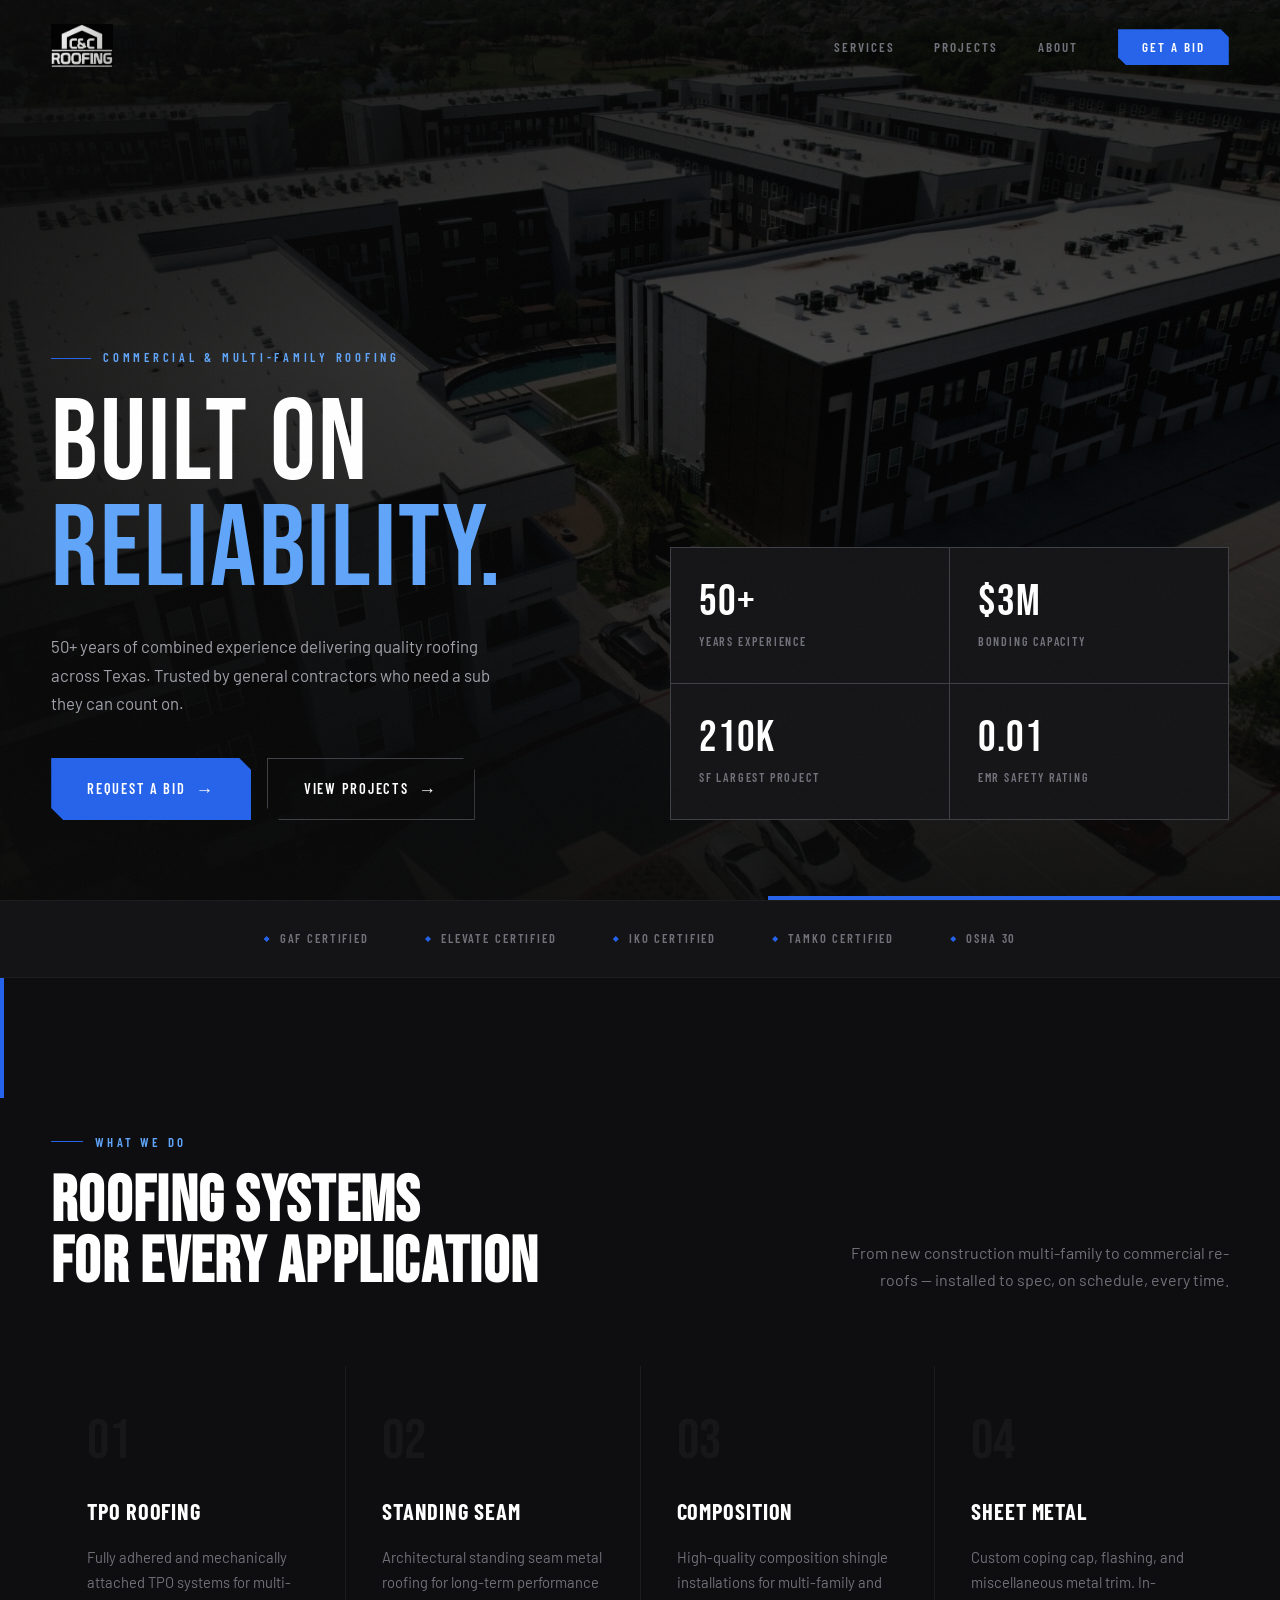
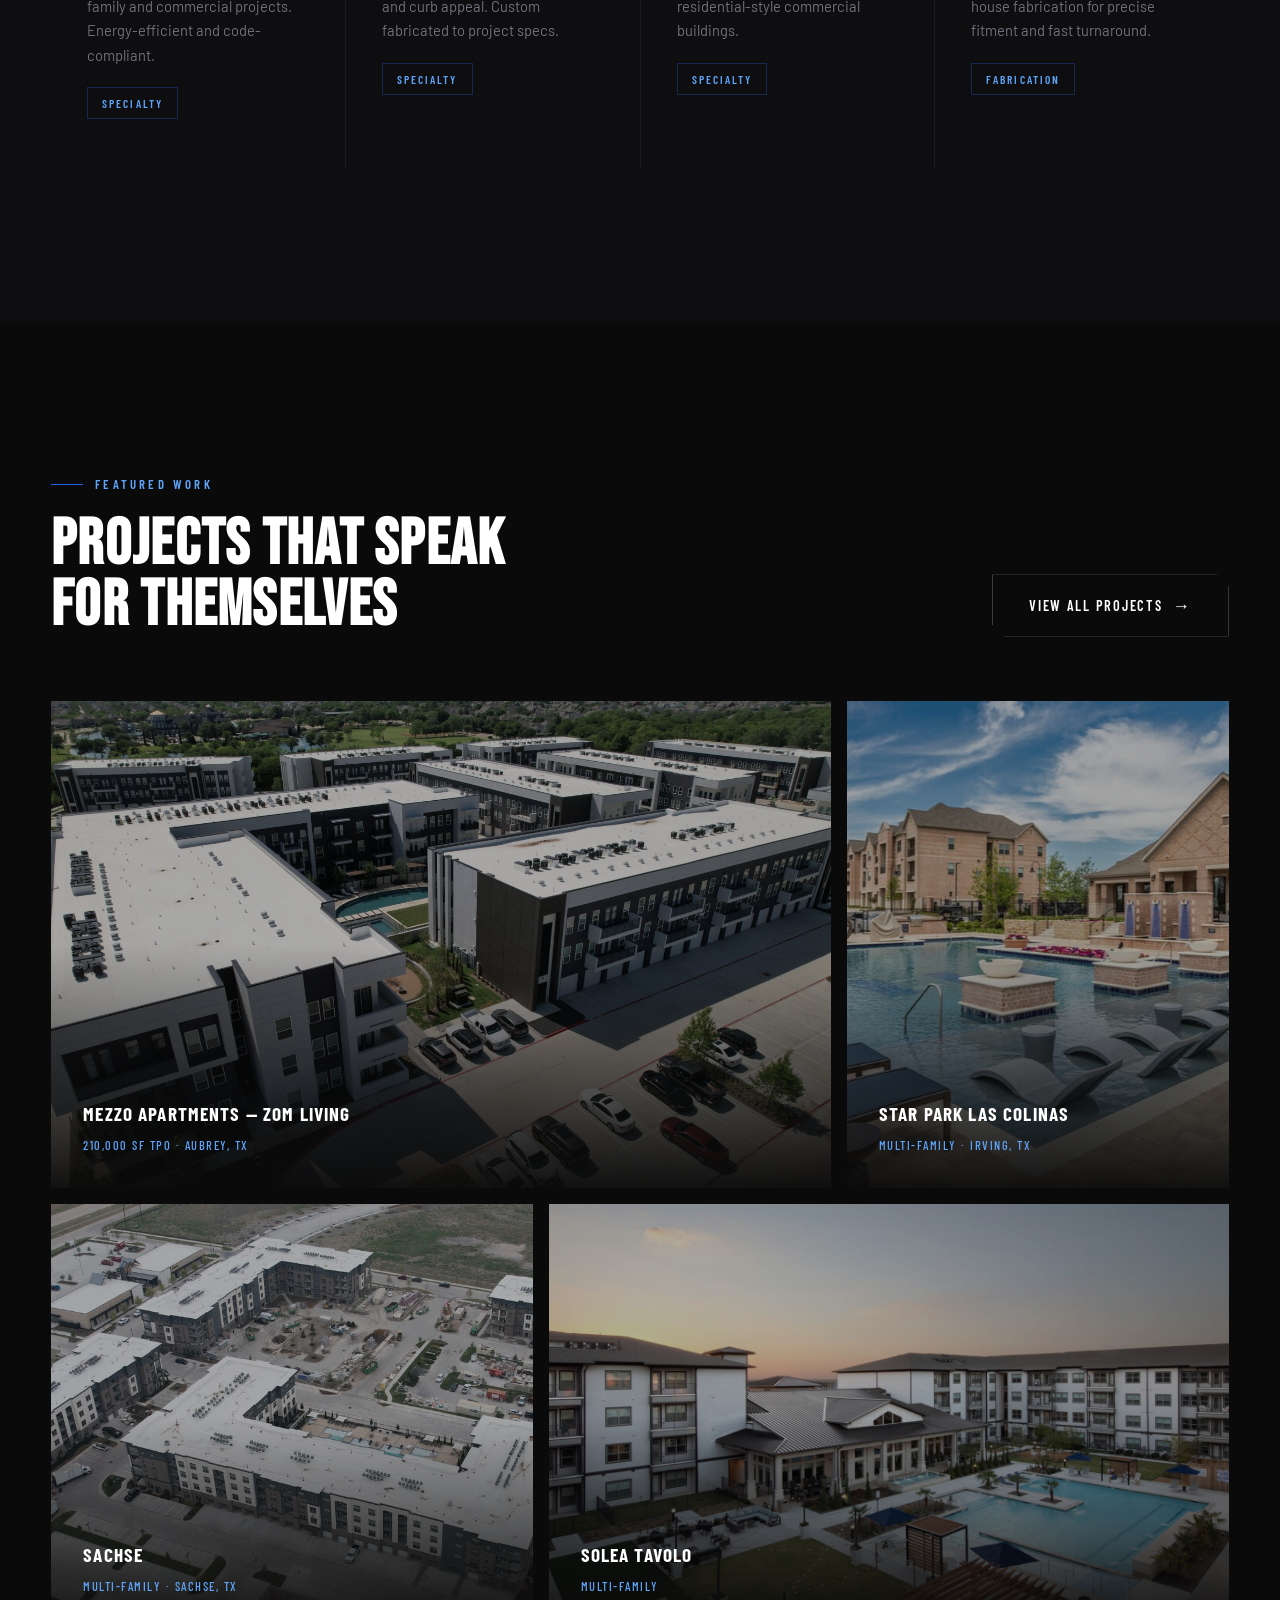
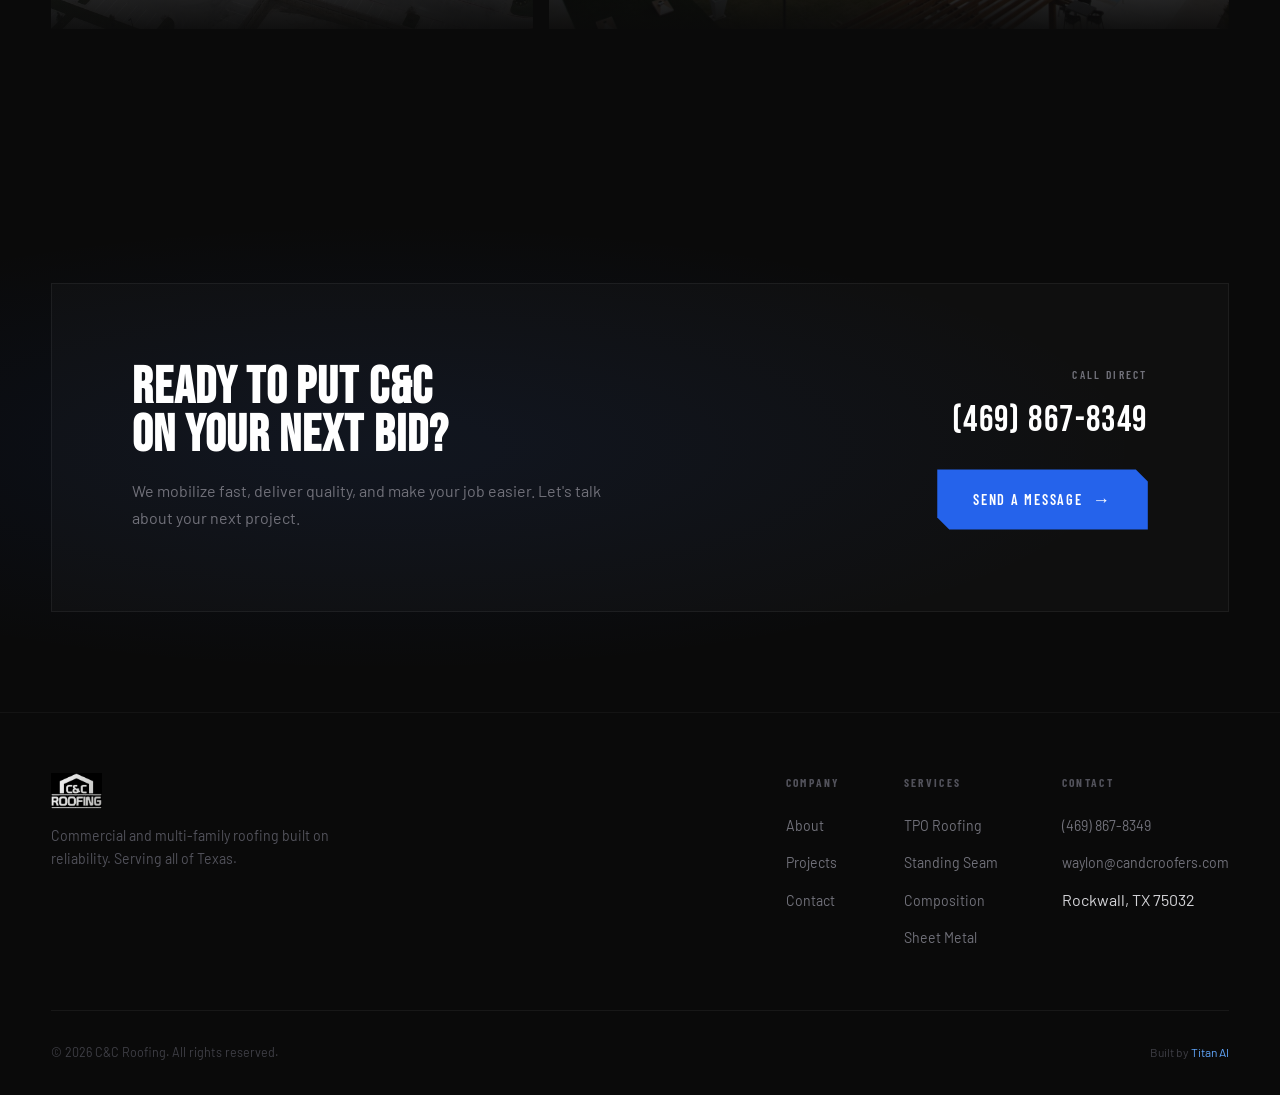
==== index.html @ eeb82d4a "Initial deploy: C&C Roofing static site - 5-page dark industrial brand site (index, services, projec" ====
<!DOCTYPE html>
<html lang="en">
<head>
  <meta charset="UTF-8">
  <meta name="viewport" content="width=device-width, initial-scale=1.0">
  <title>C&C Roofing | Commercial & Multi-Family Roofing — Texas</title>
  <meta name="description" content="C&C Roofing delivers reliable, quality commercial and multi-family roofing across Texas. TPO, standing seam, composition, and sheet metal — backed by 50+ years of combined experience.">
  <link rel="preconnect" href="https://fonts.googleapis.com">
  <link rel="preconnect" href="https://fonts.gstatic.com" crossorigin>
  <link href="https://fonts.googleapis.com/css2?family=Bebas+Neue&family=Barlow:wght@400;500;600;700&family=Barlow+Condensed:wght@400;500;600;700&display=swap" rel="stylesheet">
  <link rel="stylesheet" href="css/style.css">
  <!-- Favicon -->
  <link rel="icon" href="favicon.svg" type="image/svg+xml">
  <link rel="alternate icon" href="favicon.ico" sizes="any">
  <link rel="apple-touch-icon" href="apple-touch-icon.png">
  <!-- Open Graph -->
  <meta property="og:type" content="website">
  <meta property="og:site_name" content="C&C Roofing">
  <meta property="og:title" content="C&C Roofing | Commercial & Multi-Family Roofing — Texas">
  <meta property="og:description" content="C&C Roofing delivers reliable, quality commercial and multi-family roofing across Texas. TPO, standing seam, composition, and sheet metal — backed by 50+ years of combined experience.">
  <meta property="og:image" content="images/MEZZO_2.PNG">
  <meta property="og:url" content="https://candcroofers.com/">
  <meta name="twitter:card" content="summary_large_image">
  <meta name="twitter:title" content="C&C Roofing | Commercial & Multi-Family Roofing — Texas">
  <meta name="twitter:description" content="Reliable commercial and multi-family roofing across Texas. TPO, standing seam, composition, and sheet metal.">
  <meta name="twitter:image" content="images/MEZZO_2.PNG">
</head>
<body>

  <!-- NAV -->
  <nav class="nav" id="nav">
    <div class="nav-inner">
      <a href="index.html" class="nav-logo"><img src="images/CCRoofLogo2.png" alt="C&C Roofing"></a>
      <ul class="nav-links">
        <li><a href="services.html">Services</a></li>
        <li><a href="projects.html">Projects</a></li>
        <li><a href="about.html">About</a></li>
        <li><a href="contact.html" class="nav-cta">Get a Bid</a></li>
      </ul>
      <button class="nav-mobile-toggle" id="mobileToggle" aria-label="Menu"><span></span><span></span><span></span></button>
    </div>
  </nav>
  <div class="mobile-menu" id="mobileMenu">
    <a href="index.html">Home</a>
    <a href="services.html">Services</a>
    <a href="projects.html">Projects</a>
    <a href="about.html">About</a>
    <a href="contact.html">Contact</a>
  </div>

  <!-- HERO -->
  <section class="hero">
    <div class="hero-media">
      <video autoplay muted loop playsinline webkit-playsinline poster="images/MEZZO_2.PNG">
        <source src="images/drone.mp4" type="video/mp4">
        <img src="images/MEZZO_2.PNG" alt="C&C Roofing aerial project view">
      </video>
    </div>
    <div class="hero-overlay"></div>
    <div class="hero-content">
      <div class="hero-left">
        <div class="hero-label"><span class="hero-label-line"></span>Commercial & Multi-Family Roofing</div>
        <h1>BUILT ON<br><span class="accent">RELIABILITY.</span></h1>
        <p class="hero-sub">50+ years of combined experience delivering quality roofing across Texas. Trusted by general contractors who need a sub they can count on.</p>
        <div class="hero-actions">
          <a href="contact.html" class="btn btn-primary btn-arrow">Request a Bid</a>
          <a href="projects.html" class="btn btn-outline btn-arrow">View Projects</a>
        </div>
      </div>
      <div class="hero-right">
        <div class="hero-stats-grid">
          <div class="hero-stat"><div class="hero-stat-value">50+</div><div class="hero-stat-label">Years Experience</div></div>
          <div class="hero-stat"><div class="hero-stat-value">$3M</div><div class="hero-stat-label">Bonding Capacity</div></div>
          <div class="hero-stat"><div class="hero-stat-value">210K</div><div class="hero-stat-label">SF Largest Project</div></div>
          <div class="hero-stat"><div class="hero-stat-value">0.01</div><div class="hero-stat-label">EMR Safety Rating</div></div>
        </div>
      </div>
    </div>
  </section>

  <!-- TRUST STRIP -->
  <div class="trust-strip">
    <div class="container">
      <div class="trust-inner">
        <div class="trust-item"><span class="trust-dot"></span>GAF Certified</div>
        <div class="trust-item"><span class="trust-dot"></span>Elevate Certified</div>
        <div class="trust-item"><span class="trust-dot"></span>IKO Certified</div>
        <div class="trust-item"><span class="trust-dot"></span>TAMKO Certified</div>
        <div class="trust-item"><span class="trust-dot"></span>OSHA 30</div>
      </div>
    </div>
  </div>

  <!-- SERVICES PREVIEW -->
  <section class="services" id="services">
    <div class="container">
      <div class="services-top">
        <div>
          <p class="section-label reveal">What We Do</p>
          <h2 class="services-heading reveal reveal-d1">ROOFING SYSTEMS<br>FOR EVERY APPLICATION</h2>
        </div>
        <p class="services-desc reveal reveal-d2">From new construction multi-family to commercial re-roofs — installed to spec, on schedule, every time.</p>
      </div>
      <div class="services-grid">
        <div class="service-card reveal reveal-d1">
          <div class="service-number">01</div>
          <h3>TPO Roofing</h3>
          <p>Fully adhered and mechanically attached TPO systems for multi-family and commercial projects. Energy-efficient and code-compliant.</p>
          <span class="service-tag">Specialty</span>
        </div>
        <div class="service-card reveal reveal-d2">
          <div class="service-number">02</div>
          <h3>Standing Seam</h3>
          <p>Architectural standing seam metal roofing for long-term performance and curb appeal. Custom fabricated to project specs.</p>
          <span class="service-tag">Specialty</span>
        </div>
        <div class="service-card reveal reveal-d3">
          <div class="service-number">03</div>
          <h3>Composition</h3>
          <p>High-quality composition shingle installations for multi-family and residential-style commercial buildings.</p>
          <span class="service-tag">Specialty</span>
        </div>
        <div class="service-card reveal reveal-d4">
          <div class="service-number">04</div>
          <h3>Sheet Metal</h3>
          <p>Custom coping cap, flashing, and miscellaneous metal trim. In-house fabrication for precise fitment and fast turnaround.</p>
          <span class="service-tag">Fabrication</span>
        </div>
      </div>
    </div>
  </section>

  <!-- PROJECTS PREVIEW -->
  <section class="projects">
    <div class="container">
      <div class="projects-top">
        <div>
          <p class="section-label reveal">Featured Work</p>
          <h2 class="projects-heading reveal reveal-d1">PROJECTS THAT SPEAK<br>FOR THEMSELVES</h2>
        </div>
        <a href="projects.html" class="btn btn-outline btn-arrow reveal reveal-d2">View All Projects</a>
      </div>
      <div class="projects-grid">
        <div class="project-item span-8 reveal">
          <img src="images/MEZZO_2.PNG" alt="Mezzo Apartments">
          <div class="project-overlay">
            <span class="project-name">Mezzo Apartments — ZOM Living</span>
            <span class="project-meta">210,000 SF TPO · Aubrey, TX</span>
          </div>
          <div class="project-corner"><svg xmlns="http://www.w3.org/2000/svg" fill="none" viewBox="0 0 24 24" stroke-width="2" stroke="currentColor"><path stroke-linecap="round" stroke-linejoin="round" d="M4.5 19.5l15-15m0 0H8.25m11.25 0v11.25"/></svg></div>
        </div>
        <div class="project-item span-4 reveal reveal-d1">
          <img src="images/Star_Park_Las_Colinas.PNG" alt="Star Park Las Colinas">
          <div class="project-overlay">
            <span class="project-name">Star Park Las Colinas</span>
            <span class="project-meta">Multi-Family · Irving, TX</span>
          </div>
          <div class="project-corner"><svg xmlns="http://www.w3.org/2000/svg" fill="none" viewBox="0 0 24 24" stroke-width="2" stroke="currentColor"><path stroke-linecap="round" stroke-linejoin="round" d="M4.5 19.5l15-15m0 0H8.25m11.25 0v11.25"/></svg></div>
        </div>
        <div class="project-item span-5 reveal">
          <img src="images/Sachse.PNG" alt="Sachse">
          <div class="project-overlay">
            <span class="project-name">Sachse</span>
            <span class="project-meta">Multi-Family · Sachse, TX</span>
          </div>
          <div class="project-corner"><svg xmlns="http://www.w3.org/2000/svg" fill="none" viewBox="0 0 24 24" stroke-width="2" stroke="currentColor"><path stroke-linecap="round" stroke-linejoin="round" d="M4.5 19.5l15-15m0 0H8.25m11.25 0v11.25"/></svg></div>
        </div>
        <div class="project-item span-7 reveal reveal-d1">
          <img src="images/Solea_Tavolo.PNG" alt="Solea Tavolo">
          <div class="project-overlay">
            <span class="project-name">Solea Tavolo</span>
            <span class="project-meta">Multi-Family</span>
          </div>
          <div class="project-corner"><svg xmlns="http://www.w3.org/2000/svg" fill="none" viewBox="0 0 24 24" stroke-width="2" stroke="currentColor"><path stroke-linecap="round" stroke-linejoin="round" d="M4.5 19.5l15-15m0 0H8.25m11.25 0v11.25"/></svg></div>
        </div>
      </div>
    </div>
  </section>

  <!-- CTA BAND -->
  <section class="cta-band">
    <div class="container">
      <div class="cta-inner reveal">
        <div>
          <h2 class="cta-heading">READY TO PUT C&C<br>ON YOUR NEXT BID?</h2>
          <p class="cta-desc">We mobilize fast, deliver quality, and make your job easier. Let's talk about your next project.</p>
        </div>
        <div class="cta-right">
          <div class="cta-phone-label">Call Direct</div>
          <a href="tel:+14698678349" class="cta-phone">(469) 867-8349</a>
          <div style="margin-top: 20px;"><a href="contact.html" class="btn btn-primary btn-arrow">Send a Message</a></div>
        </div>
      </div>
    </div>
  </section>

  <!-- FOOTER -->
  <footer class="footer">
    <div class="container">
      <div class="footer-top">
        <div>
          <div class="footer-logo"><img src="images/CCRoofLogo2.png" alt="C&C Roofing"></div>
          <p class="footer-tagline">Commercial and multi-family roofing built on reliability. Serving all of Texas.</p>
        </div>
        <div class="footer-links">
          <div class="footer-col"><h5>Company</h5><ul><li><a href="about.html">About</a></li><li><a href="projects.html">Projects</a></li><li><a href="contact.html">Contact</a></li></ul></div>
          <div class="footer-col"><h5>Services</h5><ul><li><a href="services.html">TPO Roofing</a></li><li><a href="services.html">Standing Seam</a></li><li><a href="services.html">Composition</a></li><li><a href="services.html">Sheet Metal</a></li></ul></div>
          <div class="footer-col"><h5>Contact</h5><ul><li><a href="tel:+14698678349">(469) 867-8349</a></li><li><a href="mailto:waylon@candcroofers.com">waylon@candcroofers.com</a></li><li>Rockwall, TX 75032</li></ul></div>
        </div>
      </div>
      <div class="footer-bottom">
        <p class="footer-copy">&copy; 2026 C&C Roofing. All rights reserved.</p>
        <p class="footer-credit">Built by <a href="#">Titan AI</a></p>
      </div>
    </div>
  </footer>

  <script src="js/main.js"></script>
</body>
</html>
---- css/style.css ----
/* ============================================================
   C&C ROOFING — MASTER STYLESHEET
   Dark industrial construction brand
   ============================================================ */

/* --- CUSTOM PROPERTIES --- */
:root {
  --black: #0a0a0a;
  --dark-1: #0e0e10;
  --dark-2: #141416;
  --dark-3: #1a1a1e;
  --dark-4: #222226;
  --dark-5: #2a2a30;
  --white: #ffffff;
  --gray-100: #f0f0f2;
  --gray-200: #d4d4d8;
  --gray-300: #a1a1aa;
  --gray-400: #71717a;
  --gray-500: #52525b;
  --gray-600: #3f3f46;
  --blue: #2563eb;
  --blue-light: #3b82f6;
  --blue-bright: #60a5fa;
  --blue-glow: rgba(37, 99, 235, 0.15);
  --blue-accent: #1d4ed8;
  --font-display: 'Bebas Neue', sans-serif;
  --font-heading: 'Barlow Condensed', sans-serif;
  --font-body: 'Barlow', sans-serif;
  --container: min(1320px, 92vw);
  --section-pad: clamp(100px, 12vw, 160px);
}

/* --- RESET --- */
*, *::before, *::after { margin: 0; padding: 0; box-sizing: border-box; }
html { scroll-behavior: smooth; -webkit-font-smoothing: antialiased; -moz-osx-font-smoothing: grayscale; background: #0a0a0a; }
body { font-family: var(--font-body); background: #0a0a0a; color: var(--gray-200); line-height: 1.6; overflow-x: hidden; }
img { max-width: 100%; height: auto; display: block; }
a { text-decoration: none; color: inherit; }

/* --- GRAIN OVERLAY --- */
body::after {
  content: '';
  position: fixed;
  inset: 0;
  pointer-events: none;
  z-index: 9999;
  opacity: 0.03;
  background-image: url("data:image/svg+xml,%3Csvg viewBox='0 0 256 256' xmlns='http://www.w3.org/2000/svg'%3E%3Cfilter id='noise'%3E%3CfeTurbulence type='fractalNoise' baseFrequency='0.9' numOctaves='4' stitchTiles='stitch'/%3E%3C/filter%3E%3Crect width='100%25' height='100%25' filter='url(%23noise)'/%3E%3C/svg%3E");
  background-repeat: repeat;
  background-size: 128px 128px;
}

/* --- UTILITIES --- */
.container { width: var(--container); margin: 0 auto; }

.section-label {
  font-family: var(--font-heading);
  font-size: 0.8rem;
  font-weight: 600;
  letter-spacing: 0.25em;
  text-transform: uppercase;
  color: var(--blue-bright);
  display: flex;
  align-items: center;
  gap: 12px;
}
.section-label::before {
  content: '';
  width: 32px;
  height: 1px;
  background: var(--blue);
}

/* --- BUTTONS --- */
.btn {
  display: inline-flex;
  align-items: center;
  gap: 10px;
  font-family: var(--font-heading);
  font-weight: 600;
  font-size: 0.9rem;
  letter-spacing: 0.12em;
  text-transform: uppercase;
  padding: 16px 36px;
  border: none;
  cursor: pointer;
  transition: all 0.35s cubic-bezier(0.25, 0.46, 0.45, 0.94);
  position: relative;
  overflow: hidden;
}
.btn-primary {
  background: var(--blue);
  color: var(--white);
  clip-path: polygon(0 0, calc(100% - 12px) 0, 100% 12px, 100% 100%, 12px 100%, 0 calc(100% - 12px));
}
.btn-primary:hover {
  background: var(--blue-light);
  transform: translateY(-2px);
  box-shadow: 0 8px 32px rgba(37, 99, 235, 0.35);
}
.btn-outline {
  background: transparent;
  color: var(--white);
  border: 1px solid var(--gray-600);
  clip-path: polygon(0 0, calc(100% - 12px) 0, 100% 12px, 100% 100%, 12px 100%, 0 calc(100% - 12px));
}
.btn-outline:hover {
  border-color: var(--blue);
  color: var(--blue-bright);
}
.btn-arrow::after {
  content: '\2192';
  transition: transform 0.3s ease;
  font-size: 1.1rem;
}
.btn-arrow:hover::after { transform: translateX(4px); }

/* --- ANIMATIONS --- */
@keyframes fadeIn { from { opacity: 0; } to { opacity: 1; } }
@keyframes fadeUp { from { opacity: 0; transform: translateY(40px); } to { opacity: 1; transform: translateY(0); } }

.reveal {
  opacity: 0;
  transform: translateY(40px);
  transition: opacity 0.8s cubic-bezier(0.25, 0.46, 0.45, 0.94), transform 0.8s cubic-bezier(0.25, 0.46, 0.45, 0.94);
}
.reveal.visible { opacity: 1; transform: translateY(0); }
.reveal-d1 { transition-delay: 0.1s; }
.reveal-d2 { transition-delay: 0.2s; }
.reveal-d3 { transition-delay: 0.3s; }
.reveal-d4 { transition-delay: 0.4s; }
.reveal-d5 { transition-delay: 0.5s; }

/* ============================================================
   NAVIGATION
   ============================================================ */
.nav {
  position: fixed;
  top: 0; left: 0; right: 0;
  z-index: 1000;
  padding: 24px 0;
  transition: all 0.4s ease;
}
.nav.scrolled {
  background: rgba(10, 10, 10, 0.92);
  -webkit-backdrop-filter: blur(24px);
  backdrop-filter: blur(24px);
  padding: 16px 0;
  border-bottom: 1px solid rgba(255,255,255,0.04);
}
.nav-inner {
  width: var(--container);
  margin: 0 auto;
  display: flex;
  align-items: center;
  justify-content: space-between;
}
.nav-logo img { height: 44px; }
.nav-links {
  display: flex;
  align-items: center;
  gap: 40px;
  list-style: none;
}
.nav-links a {
  font-family: var(--font-heading);
  font-size: 0.82rem;
  font-weight: 600;
  color: var(--gray-400);
  letter-spacing: 0.15em;
  text-transform: uppercase;
  transition: color 0.3s;
}
.nav-links a:hover { color: var(--white); }
.nav-links a.active { color: var(--white); }
.nav-cta {
  color: var(--white) !important;
  background: var(--blue);
  padding: 10px 24px !important;
  clip-path: polygon(0 0, calc(100% - 8px) 0, 100% 8px, 100% 100%, 8px 100%, 0 calc(100% - 8px));
  transition: all 0.3s;
}
.nav-cta:hover { background: var(--blue-light) !important; }

.nav-mobile-toggle {
  display: none;
  background: none;
  border: none;
  cursor: pointer;
  padding: 8px;
}
.nav-mobile-toggle span {
  display: block;
  width: 28px;
  height: 2px;
  background: var(--white);
  margin: 6px 0;
  transition: all 0.3s;
}

/* Mobile menu overlay */
.mobile-menu {
  position: fixed;
  inset: 0;
  z-index: 999;
  /* Solid fallback for iOS Safari — backdrop-filter alone can cause white flash */
  background: #0a0a0a;
  -webkit-backdrop-filter: blur(16px);
  backdrop-filter: blur(16px);
  display: flex;
  flex-direction: column;
  align-items: center;
  justify-content: center;
  gap: 32px;
  /* Animate in/out with opacity instead of display toggle */
  opacity: 0;
  pointer-events: none;
  transition: opacity 0.3s ease;
}
.mobile-menu.open {
  opacity: 1;
  pointer-events: auto;
}
.mobile-menu a {
  font-family: var(--font-display);
  font-size: 2.5rem;
  color: var(--white);
  letter-spacing: 0.06em;
  transition: color 0.3s;
}
.mobile-menu a:hover { color: var(--blue-bright); }

/* ============================================================
   HERO
   ============================================================ */
.hero {
  position: relative;
  min-height: 100vh;
  display: flex;
  align-items: flex-end;
  padding-bottom: 80px;
  overflow: hidden;
  background: #0a0a0a;
}
.hero-media { position: absolute; inset: 0; z-index: 1; }
.hero-media img,
.hero-media video {
  width: 100%;
  height: 100%;
  object-fit: cover;
  filter: brightness(0.35) contrast(1.1) saturate(0.8);
}
.hero-overlay {
  position: absolute;
  inset: 0;
  z-index: 2;
  background:
    linear-gradient(180deg, rgba(10,10,10,0.6) 0%, rgba(10,10,10,0.2) 40%, rgba(10,10,10,0.85) 100%),
    linear-gradient(90deg, rgba(10,10,10,0.7) 0%, transparent 60%);
}
.hero::before {
  content: '';
  position: absolute;
  bottom: 0; right: 0;
  width: 40%;
  height: 4px;
  background: var(--blue);
  z-index: 5;
}
.hero-content {
  position: relative;
  z-index: 3;
  width: var(--container);
  margin: 0 auto;
  display: grid;
  grid-template-columns: 1fr 1fr;
  gap: 60px;
  align-items: end;
}
.hero-label {
  font-family: var(--font-heading);
  font-size: 0.78rem;
  font-weight: 600;
  letter-spacing: 0.3em;
  text-transform: uppercase;
  color: var(--blue-bright);
  margin-bottom: 24px;
  display: flex;
  align-items: center;
  gap: 12px;
  animation: fadeIn 0.8s ease forwards;
}
.hero-label-line { width: 40px; height: 1px; background: var(--blue); }
.hero h1 {
  font-family: var(--font-display);
  font-size: clamp(4rem, 9vw, 7.5rem);
  font-weight: 400;
  color: var(--white);
  line-height: 0.92;
  letter-spacing: 0.02em;
  animation: fadeUp 0.9s ease 0.15s both;
}
.hero h1 .accent { color: var(--blue-bright); display: block; }
.hero-sub {
  font-size: 1.05rem;
  color: var(--gray-300);
  max-width: 440px;
  margin-top: 28px;
  line-height: 1.7;
  animation: fadeUp 0.9s ease 0.3s both;
}
.hero-actions {
  display: flex;
  gap: 16px;
  margin-top: 40px;
  animation: fadeUp 0.9s ease 0.45s both;
}
.hero-right { animation: fadeUp 0.9s ease 0.5s both; }
.hero-stats-grid {
  display: grid;
  grid-template-columns: 1fr 1fr;
  gap: 1px;
  background: var(--gray-600);
  border: 1px solid var(--gray-600);
}
.hero-stat {
  background: rgba(10, 10, 10, 0.8);
  -webkit-backdrop-filter: blur(12px);
  backdrop-filter: blur(12px);
  padding: 32px 28px;
  transition: background 0.3s;
}
.hero-stat:hover { background: rgba(37, 99, 235, 0.08); }
.hero-stat-value {
  font-family: var(--font-display);
  font-size: 2.75rem;
  color: var(--white);
  line-height: 1;
  letter-spacing: 0.02em;
}
.hero-stat-label {
  font-family: var(--font-heading);
  font-size: 0.75rem;
  font-weight: 600;
  letter-spacing: 0.15em;
  text-transform: uppercase;
  color: var(--gray-400);
  margin-top: 8px;
}

/* ============================================================
   TRUST STRIP
   ============================================================ */
.trust-strip {
  background: var(--dark-2);
  border-top: 1px solid rgba(255,255,255,0.04);
  border-bottom: 1px solid rgba(255,255,255,0.04);
  padding: 28px 0;
}
.trust-inner {
  display: flex;
  align-items: center;
  justify-content: center;
  gap: 56px;
  flex-wrap: wrap;
}
.trust-item {
  font-family: var(--font-heading);
  font-size: 0.78rem;
  font-weight: 600;
  color: var(--gray-400);
  letter-spacing: 0.15em;
  text-transform: uppercase;
  display: flex;
  align-items: center;
  gap: 10px;
  transition: color 0.3s;
}
.trust-item:hover { color: var(--gray-200); }
.trust-dot {
  width: 6px; height: 6px;
  background: var(--blue);
  clip-path: polygon(50% 0%, 100% 50%, 50% 100%, 0% 50%);
}

/* ============================================================
   SERVICES
   ============================================================ */
.services {
  padding: var(--section-pad) 0;
  background: var(--dark-1);
  position: relative;
}
.services::before {
  content: '';
  position: absolute;
  top: 0; left: 0;
  width: 4px; height: 120px;
  background: var(--blue);
}
.services-top {
  display: flex;
  justify-content: space-between;
  align-items: flex-end;
  margin-bottom: 72px;
  gap: 40px;
}
.services-heading {
  font-family: var(--font-display);
  font-size: clamp(2.5rem, 5vw, 4rem);
  color: var(--white);
  line-height: 0.95;
  letter-spacing: 0.02em;
  margin-top: 20px;
}
.services-desc {
  font-size: 1rem;
  color: var(--gray-400);
  max-width: 400px;
  line-height: 1.7;
  text-align: right;
}
.services-grid {
  display: grid;
  grid-template-columns: repeat(4, 1fr);
  gap: 1px;
  background: rgba(255,255,255,0.06);
}
.service-card {
  background: var(--dark-1);
  padding: 48px 36px;
  position: relative;
  transition: all 0.4s ease;
  overflow: hidden;
}
.service-card::after {
  content: '';
  position: absolute;
  bottom: 0; left: 0;
  width: 100%; height: 2px;
  background: var(--blue);
  transform: scaleX(0);
  transform-origin: left;
  transition: transform 0.5s ease;
}
.service-card:hover { background: var(--dark-3); }
.service-card:hover::after { transform: scaleX(1); }
.service-number {
  font-family: var(--font-display);
  font-size: 3.5rem;
  color: rgba(255,255,255,0.04);
  line-height: 1;
  margin-bottom: 24px;
}
.service-card h3 {
  font-family: var(--font-heading);
  font-size: 1.4rem;
  font-weight: 700;
  color: var(--white);
  letter-spacing: 0.04em;
  text-transform: uppercase;
  margin-bottom: 16px;
}
.service-card p {
  font-size: 0.92rem;
  color: var(--gray-400);
  line-height: 1.65;
}
.service-tag {
  display: inline-block;
  margin-top: 20px;
  font-family: var(--font-heading);
  font-size: 0.72rem;
  font-weight: 600;
  letter-spacing: 0.18em;
  text-transform: uppercase;
  color: var(--blue-bright);
  padding: 6px 14px;
  border: 1px solid rgba(37, 99, 235, 0.3);
}

/* ============================================================
   PROJECTS
   ============================================================ */
.projects {
  padding: var(--section-pad) 0;
  background: var(--black);
}
.projects-top {
  display: flex;
  justify-content: space-between;
  align-items: flex-end;
  margin-bottom: 64px;
}
.projects-heading {
  font-family: var(--font-display);
  font-size: clamp(2.5rem, 5vw, 4rem);
  color: var(--white);
  line-height: 0.95;
  letter-spacing: 0.02em;
  margin-top: 20px;
}
.projects-grid {
  display: grid;
  grid-template-columns: repeat(12, 1fr);
  gap: 16px;
}
.project-item { position: relative; overflow: hidden; cursor: pointer; }
.project-item.span-8 { grid-column: span 8; }
.project-item.span-4 { grid-column: span 4; }
.project-item.span-5 { grid-column: span 5; }
.project-item.span-6 { grid-column: span 6; }
.project-item.span-7 { grid-column: span 7; }
.project-item img {
  width: 100%; height: 100%;
  object-fit: cover;
  aspect-ratio: 16/10;
  filter: brightness(0.7) saturate(0.85);
  transition: all 0.6s cubic-bezier(0.25, 0.46, 0.45, 0.94);
}
.project-item:hover img { filter: brightness(0.9) saturate(1); transform: scale(1.04); }
.project-overlay {
  position: absolute;
  inset: 0;
  background: linear-gradient(to top, rgba(10,10,10,0.95) 0%, rgba(10,10,10,0) 50%);
  display: flex;
  flex-direction: column;
  justify-content: flex-end;
  padding: 32px;
}
.project-name {
  font-family: var(--font-heading);
  font-size: 1.2rem;
  font-weight: 700;
  color: var(--white);
  text-transform: uppercase;
  letter-spacing: 0.06em;
}
.project-meta {
  font-family: var(--font-heading);
  font-size: 0.78rem;
  font-weight: 500;
  color: var(--blue-bright);
  letter-spacing: 0.12em;
  text-transform: uppercase;
  margin-top: 6px;
}
.project-corner {
  position: absolute;
  top: 20px; right: 20px;
  width: 40px; height: 40px;
  border: 1px solid rgba(255,255,255,0.2);
  display: flex;
  align-items: center;
  justify-content: center;
  opacity: 0;
  transition: all 0.4s;
  clip-path: polygon(0 0, calc(100% - 8px) 0, 100% 8px, 100% 100%, 8px 100%, 0 calc(100% - 8px));
}
.project-item:hover .project-corner { opacity: 1; border-color: var(--blue); }
.project-corner svg { width: 16px; height: 16px; color: var(--white); }

/* ============================================================
   ABOUT
   ============================================================ */
.about {
  padding: var(--section-pad) 0;
  background: var(--dark-2);
  position: relative;
}
.about::before {
  content: 'C&C';
  position: absolute;
  top: -40px; right: 5%;
  font-family: var(--font-display);
  font-size: clamp(10rem, 20vw, 22rem);
  color: rgba(255,255,255,0.015);
  line-height: 1;
  pointer-events: none;
  z-index: 0;
}
.about-grid {
  display: grid;
  grid-template-columns: 1fr 1fr;
  gap: 100px;
  align-items: center;
  position: relative;
  z-index: 1;
}
.about-image-wrap { position: relative; }
.about-image-wrap img {
  width: 100%;
  aspect-ratio: 4/5;
  object-fit: cover;
  filter: brightness(0.8) saturate(0.9);
}
.about-image-badge {
  position: absolute;
  bottom: -20px; right: -20px;
  background: var(--blue);
  color: var(--white);
  font-family: var(--font-display);
  font-size: 1.1rem;
  letter-spacing: 0.06em;
  padding: 20px 28px;
  clip-path: polygon(0 0, calc(100% - 12px) 0, 100% 12px, 100% 100%, 12px 100%, 0 calc(100% - 12px));
}
.about-heading {
  font-family: var(--font-display);
  font-size: clamp(2.25rem, 4.5vw, 3.75rem);
  color: var(--white);
  line-height: 0.95;
  letter-spacing: 0.02em;
  margin: 24px 0;
}
.about-heading .accent { color: var(--blue-bright); }
.about-text p {
  font-size: 1rem;
  color: var(--gray-300);
  line-height: 1.75;
  margin-bottom: 20px;
}
.about-features {
  display: grid;
  grid-template-columns: 1fr 1fr;
  gap: 16px;
  margin-top: 40px;
}
.about-feature {
  display: flex;
  align-items: center;
  gap: 12px;
  padding: 14px 18px;
  background: rgba(255,255,255,0.02);
  border: 1px solid rgba(255,255,255,0.06);
  transition: all 0.3s;
}
.about-feature:hover { border-color: rgba(37, 99, 235, 0.3); background: var(--blue-glow); }
.about-feature-icon {
  width: 8px; height: 8px;
  background: var(--blue);
  clip-path: polygon(50% 0%, 100% 50%, 50% 100%, 0% 50%);
  flex-shrink: 0;
}
.about-feature span {
  font-family: var(--font-heading);
  font-size: 0.85rem;
  font-weight: 600;
  color: var(--gray-200);
  letter-spacing: 0.04em;
  text-transform: uppercase;
}

/* ============================================================
   CERTIFICATIONS
   ============================================================ */
.certs {
  padding: var(--section-pad) 0;
  background: var(--dark-1);
  position: relative;
  overflow: hidden;
}
.certs-top { text-align: center; margin-bottom: 64px; }
.certs-top .section-label { justify-content: center; }
.certs-heading {
  font-family: var(--font-display);
  font-size: clamp(2.5rem, 5vw, 4rem);
  color: var(--white);
  line-height: 0.95;
  letter-spacing: 0.02em;
  margin-top: 20px;
}
.certs-sub {
  font-size: 1rem;
  color: var(--gray-400);
  max-width: 500px;
  margin: 20px auto 0;
  line-height: 1.7;
}
.certs-grid {
  display: grid;
  grid-template-columns: repeat(4, 1fr);
  gap: 1px;
  background: rgba(255,255,255,0.06);
}
.cert-card {
  background: var(--dark-1);
  padding: 48px 32px;
  text-align: center;
  transition: all 0.4s;
  position: relative;
}
.cert-card::before {
  content: '';
  position: absolute;
  top: 0; left: 50%;
  transform: translateX(-50%);
  width: 0; height: 2px;
  background: var(--blue);
  transition: width 0.4s ease;
}
.cert-card:hover { background: var(--dark-3); }
.cert-card:hover::before { width: 60%; }
.cert-icon-wrap {
  width: 60px; height: 60px;
  margin: 0 auto 24px;
  background: rgba(37, 99, 235, 0.08);
  border: 1px solid rgba(37, 99, 235, 0.15);
  display: flex;
  align-items: center;
  justify-content: center;
  clip-path: polygon(50% 0%, 100% 25%, 100% 75%, 50% 100%, 0% 75%, 0% 25%);
}
.cert-icon-wrap svg { width: 24px; height: 24px; color: var(--blue-bright); }
.cert-card h4 {
  font-family: var(--font-heading);
  font-size: 1.1rem;
  font-weight: 700;
  color: var(--white);
  text-transform: uppercase;
  letter-spacing: 0.06em;
  margin-bottom: 10px;
}
.cert-card p { font-size: 0.88rem; color: var(--gray-400); line-height: 1.6; }

/* ============================================================
   CTA BAND
   ============================================================ */
.cta-band {
  padding: 100px 0;
  background: var(--black);
  position: relative;
  overflow: hidden;
}
.cta-band::before {
  content: '';
  position: absolute;
  inset: 0;
  background: radial-gradient(ellipse at 30% 50%, rgba(37, 99, 235, 0.08) 0%, transparent 60%);
}
.cta-inner {
  position: relative;
  display: flex;
  align-items: center;
  justify-content: space-between;
  gap: 60px;
  padding: 80px;
  border: 1px solid rgba(255,255,255,0.06);
  background: rgba(255,255,255,0.02);
}
.cta-heading {
  font-family: var(--font-display);
  font-size: clamp(2rem, 4vw, 3.5rem);
  color: var(--white);
  line-height: 0.95;
  letter-spacing: 0.02em;
}
.cta-desc {
  color: var(--gray-400);
  font-size: 1rem;
  margin-top: 16px;
  max-width: 500px;
  line-height: 1.7;
}
.cta-right { text-align: right; flex-shrink: 0; }
.cta-phone-label {
  font-family: var(--font-heading);
  font-size: 0.72rem;
  font-weight: 600;
  letter-spacing: 0.2em;
  text-transform: uppercase;
  color: var(--gray-400);
  margin-bottom: 8px;
}
.cta-phone {
  font-family: var(--font-display);
  font-size: 2.25rem;
  color: var(--white);
  letter-spacing: 0.04em;
  transition: color 0.3s;
}
.cta-phone:hover { color: var(--blue-bright); }

/* ============================================================
   CONTACT
   ============================================================ */
.contact {
  padding: var(--section-pad) 0;
  background: var(--dark-2);
}
.contact-grid {
  display: grid;
  grid-template-columns: 1fr 1.2fr;
  gap: 100px;
}
.contact-heading {
  font-family: var(--font-display);
  font-size: clamp(2rem, 4vw, 3.25rem);
  color: var(--white);
  line-height: 0.95;
  letter-spacing: 0.02em;
  margin: 24px 0;
}
.contact-desc {
  color: var(--gray-400);
  font-size: 1rem;
  line-height: 1.7;
  margin-bottom: 48px;
}
.contact-detail {
  display: flex;
  align-items: flex-start;
  gap: 16px;
  margin-bottom: 32px;
}
.contact-detail-icon {
  width: 44px; height: 44px;
  background: rgba(37, 99, 235, 0.08);
  border: 1px solid rgba(37, 99, 235, 0.15);
  display: flex;
  align-items: center;
  justify-content: center;
  flex-shrink: 0;
  clip-path: polygon(0 0, calc(100% - 8px) 0, 100% 8px, 100% 100%, 8px 100%, 0 calc(100% - 8px));
}
.contact-detail-icon svg { width: 18px; height: 18px; color: var(--blue-bright); }
.contact-detail-label {
  font-family: var(--font-heading);
  font-size: 0.7rem;
  font-weight: 600;
  letter-spacing: 0.18em;
  text-transform: uppercase;
  color: var(--gray-500);
}
.contact-detail-value {
  font-family: var(--font-heading);
  font-size: 1rem;
  font-weight: 600;
  color: var(--white);
  margin-top: 4px;
}
.contact-detail-value a { color: var(--white); transition: color 0.3s; }
.contact-detail-value a:hover { color: var(--blue-bright); }

/* --- FORM --- */
.contact-form {
  background: rgba(255,255,255,0.02);
  border: 1px solid rgba(255,255,255,0.06);
  padding: 48px;
}
.form-group { margin-bottom: 20px; }
.form-group label {
  display: block;
  font-family: var(--font-heading);
  font-size: 0.72rem;
  font-weight: 600;
  letter-spacing: 0.15em;
  text-transform: uppercase;
  color: var(--gray-400);
  margin-bottom: 8px;
}
.form-group input,
.form-group select,
.form-group textarea {
  width: 100%;
  padding: 14px 18px;
  font-family: var(--font-body);
  font-size: 0.95rem;
  background: rgba(255,255,255,0.03);
  border: 1px solid rgba(255,255,255,0.1);
  color: var(--white);
  outline: none;
  transition: all 0.3s;
}
.form-group input::placeholder,
.form-group textarea::placeholder { color: var(--gray-500); }
.form-group input:focus,
.form-group select:focus,
.form-group textarea:focus {
  border-color: var(--blue);
  background: rgba(37, 99, 235, 0.04);
}
.form-group select {
  appearance: none;
  background-image: url("data:image/svg+xml,%3Csvg xmlns='http://www.w3.org/2000/svg' width='12' height='12' viewBox='0 0 12 12' fill='none'%3E%3Cpath d='M3 4.5L6 7.5L9 4.5' stroke='%2371717a' stroke-width='1.5'/%3E%3C/svg%3E");
  background-repeat: no-repeat;
  background-position: right 16px center;
}
.form-group select option { background: var(--dark-2); color: var(--white); }
.form-group textarea { resize: vertical; min-height: 120px; }
.form-row { display: grid; grid-template-columns: 1fr 1fr; gap: 16px; }
.contact-form .btn { width: 100%; justify-content: center; padding: 18px; font-size: 0.88rem; }

/* ============================================================
   PAGE HEADER (for inner pages)
   ============================================================ */
.page-header {
  padding: 180px 0 80px;
  background: var(--dark-1);
  position: relative;
}
.page-header::after {
  content: '';
  position: absolute;
  bottom: 0; right: 0;
  width: 40%; height: 4px;
  background: var(--blue);
}
.page-header h1 {
  font-family: var(--font-display);
  font-size: clamp(3rem, 7vw, 5.5rem);
  color: var(--white);
  line-height: 0.92;
  letter-spacing: 0.02em;
}
.page-header h1 .accent { color: var(--blue-bright); }
.page-header-sub {
  font-size: 1.1rem;
  color: var(--gray-400);
  max-width: 560px;
  margin-top: 24px;
  line-height: 1.7;
}

/* ============================================================
   FOOTER
   ============================================================ */
.footer {
  background: var(--black);
  padding: 60px 0 32px;
  border-top: 1px solid rgba(255,255,255,0.04);
}
.footer-top {
  display: flex;
  justify-content: space-between;
  align-items: flex-start;
  padding-bottom: 48px;
  border-bottom: 1px solid rgba(255,255,255,0.06);
}
.footer-logo img { height: 36px; margin-bottom: 16px; }
.footer-tagline {
  font-size: 0.88rem;
  color: var(--gray-500);
  max-width: 300px;
  line-height: 1.6;
}
.footer-links { display: flex; gap: 64px; }
.footer-col h5 {
  font-family: var(--font-heading);
  font-size: 0.72rem;
  font-weight: 700;
  letter-spacing: 0.2em;
  text-transform: uppercase;
  color: var(--gray-500);
  margin-bottom: 20px;
}
.footer-col ul { list-style: none; }
.footer-col li { margin-bottom: 12px; }
.footer-col a { font-size: 0.88rem; color: var(--gray-400); transition: color 0.3s; }
.footer-col a:hover { color: var(--white); }
.footer-bottom {
  display: flex;
  justify-content: space-between;
  align-items: center;
  padding-top: 32px;
}
.footer-copy { font-size: 0.78rem; color: var(--gray-600); }
.footer-credit { font-size: 0.75rem; color: var(--gray-600); }
.footer-credit a { color: var(--blue-bright); }

/* ============================================================
   RESPONSIVE
   ============================================================ */
@media (max-width: 1024px) {
  .hero-content { grid-template-columns: 1fr; }
  .hero-right { display: none; }
  .hero { align-items: center; padding-bottom: 0; }
  .services-grid { grid-template-columns: repeat(2, 1fr); }
  .certs-grid { grid-template-columns: repeat(2, 1fr); }
  .projects-grid { grid-template-columns: repeat(6, 1fr); }
  .project-item.span-8, .project-item.span-4,
  .project-item.span-5, .project-item.span-6,
  .project-item.span-7 { grid-column: span 6; }
}

@media (max-width: 768px) {
  .nav-links { display: none; }
  .nav-mobile-toggle { display: block; }
  .hero h1 { font-size: clamp(3rem, 12vw, 5rem); }
  .hero-actions { flex-direction: column; }
  .services-top { flex-direction: column; gap: 24px; }
  .services-desc { text-align: left; }
  .services-grid, .certs-grid { grid-template-columns: 1fr; }
  .projects-top { flex-direction: column; gap: 24px; }
  .about-grid { grid-template-columns: 1fr; gap: 48px; }
  .about-features { grid-template-columns: 1fr; }
  .about-image-badge { right: 0; }
  .cta-inner { flex-direction: column; padding: 48px 32px; text-align: center; }
  .cta-right { text-align: center; }
  .contact-grid { grid-template-columns: 1fr; gap: 48px; }
  .contact-form { padding: 32px 24px; }
  .form-row { grid-template-columns: 1fr; }
  .footer-top { flex-direction: column; gap: 40px; }
  .footer-links { flex-direction: column; gap: 28px; }
  .footer-bottom { flex-direction: column; gap: 12px; text-align: center; }
  .trust-inner { gap: 24px; justify-content: flex-start; }
  .page-header { padding: 140px 0 60px; }
}
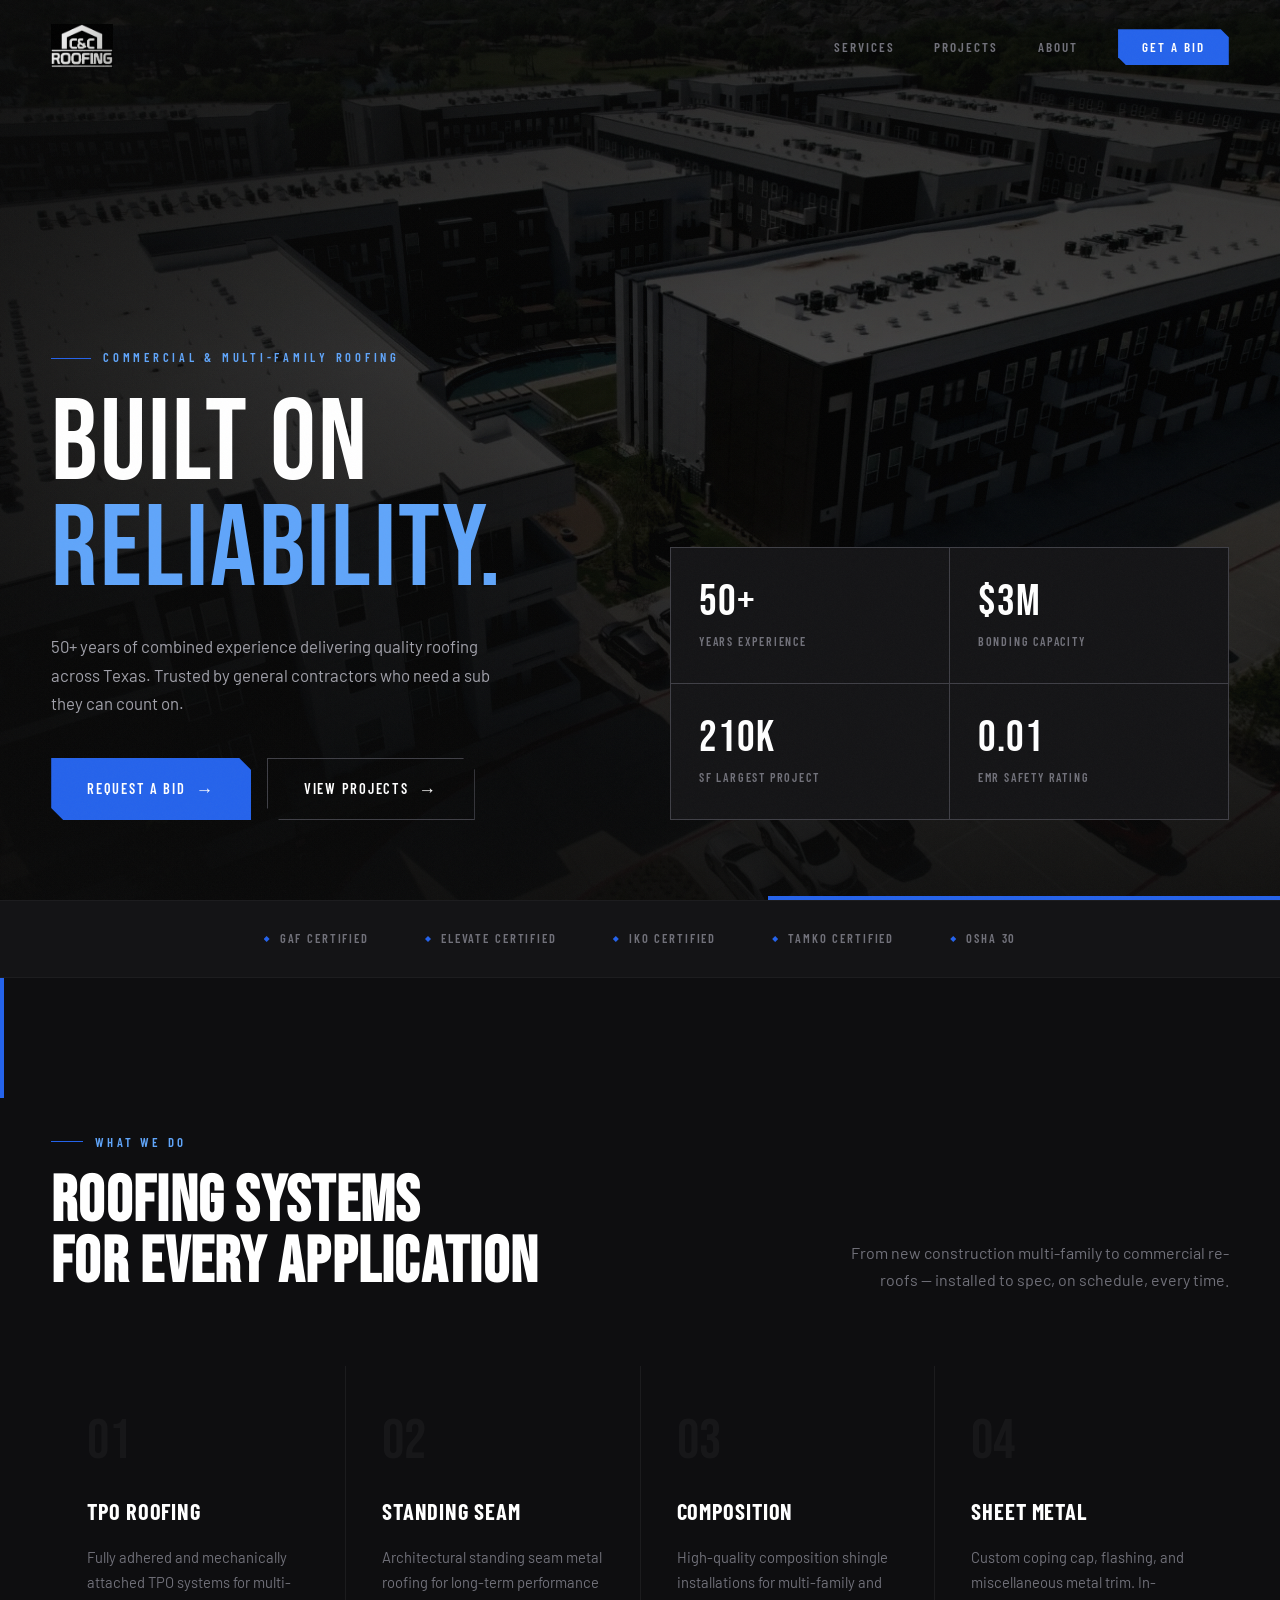
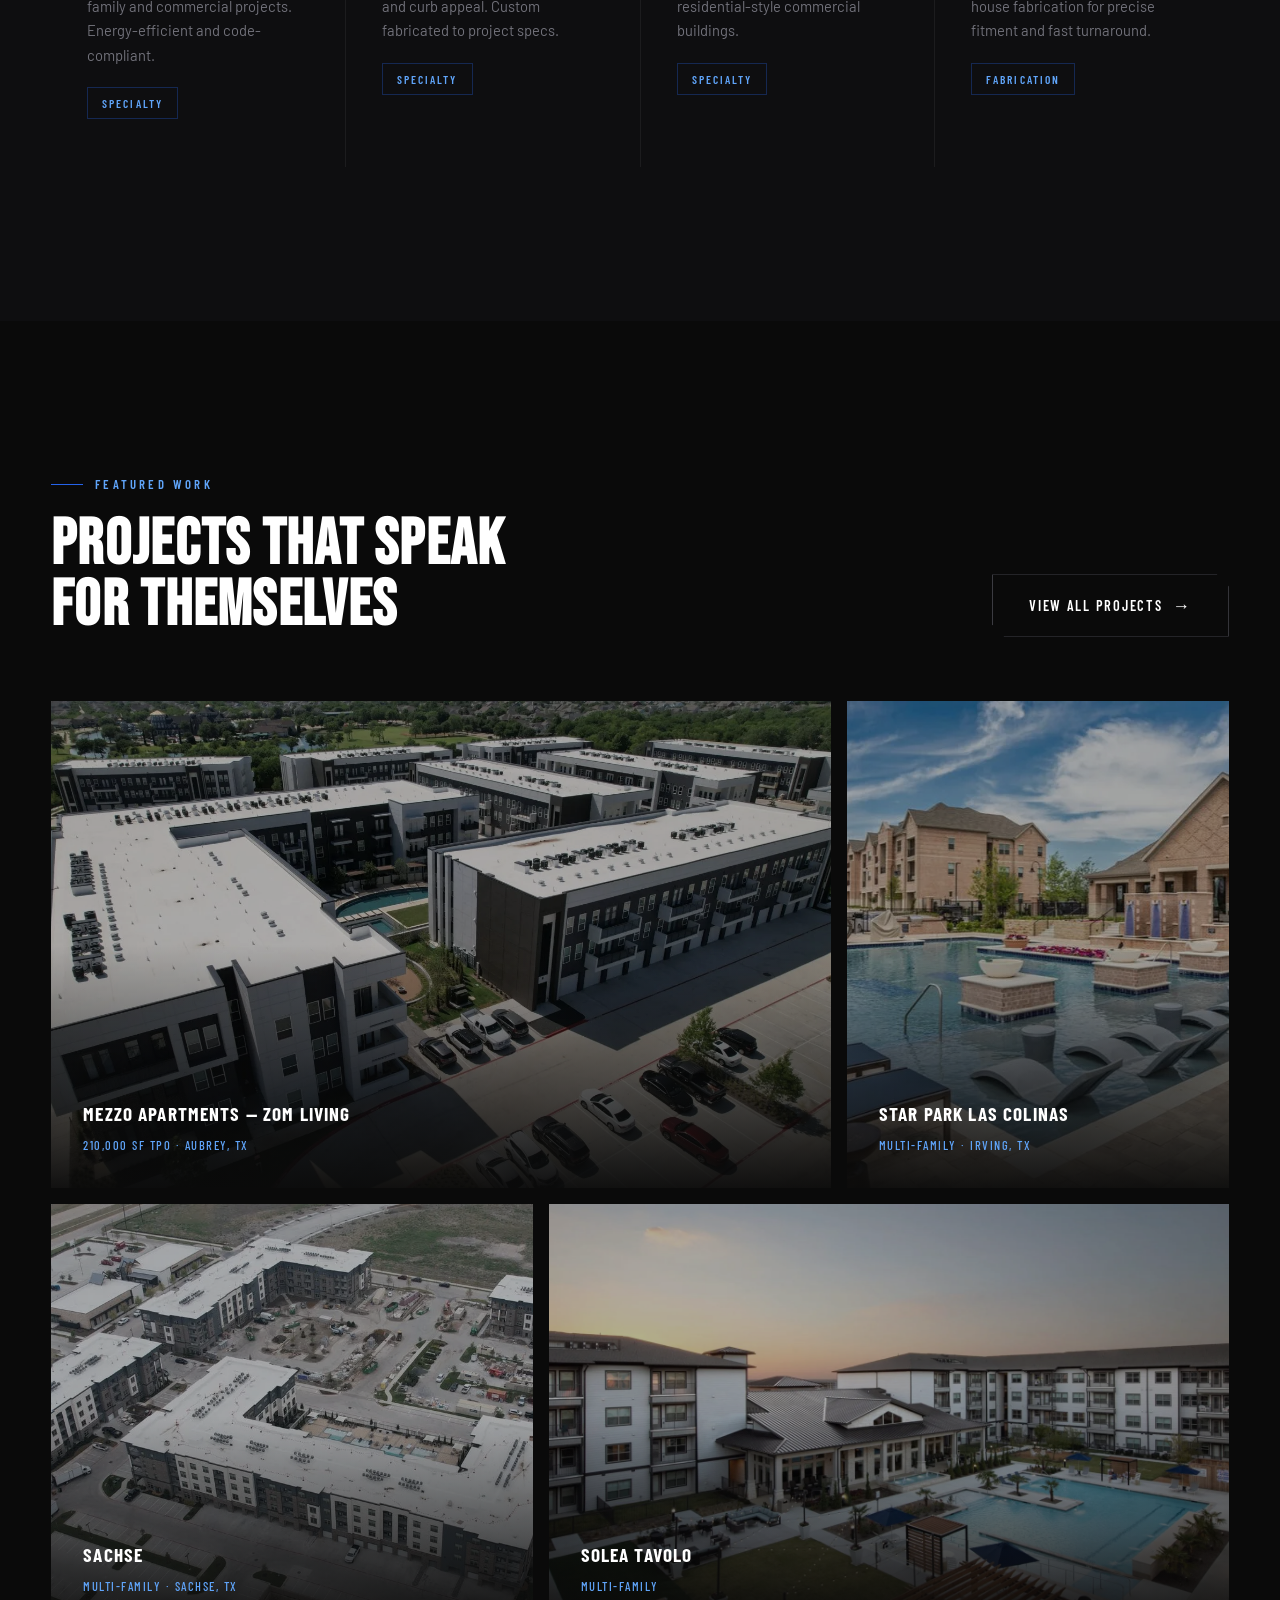
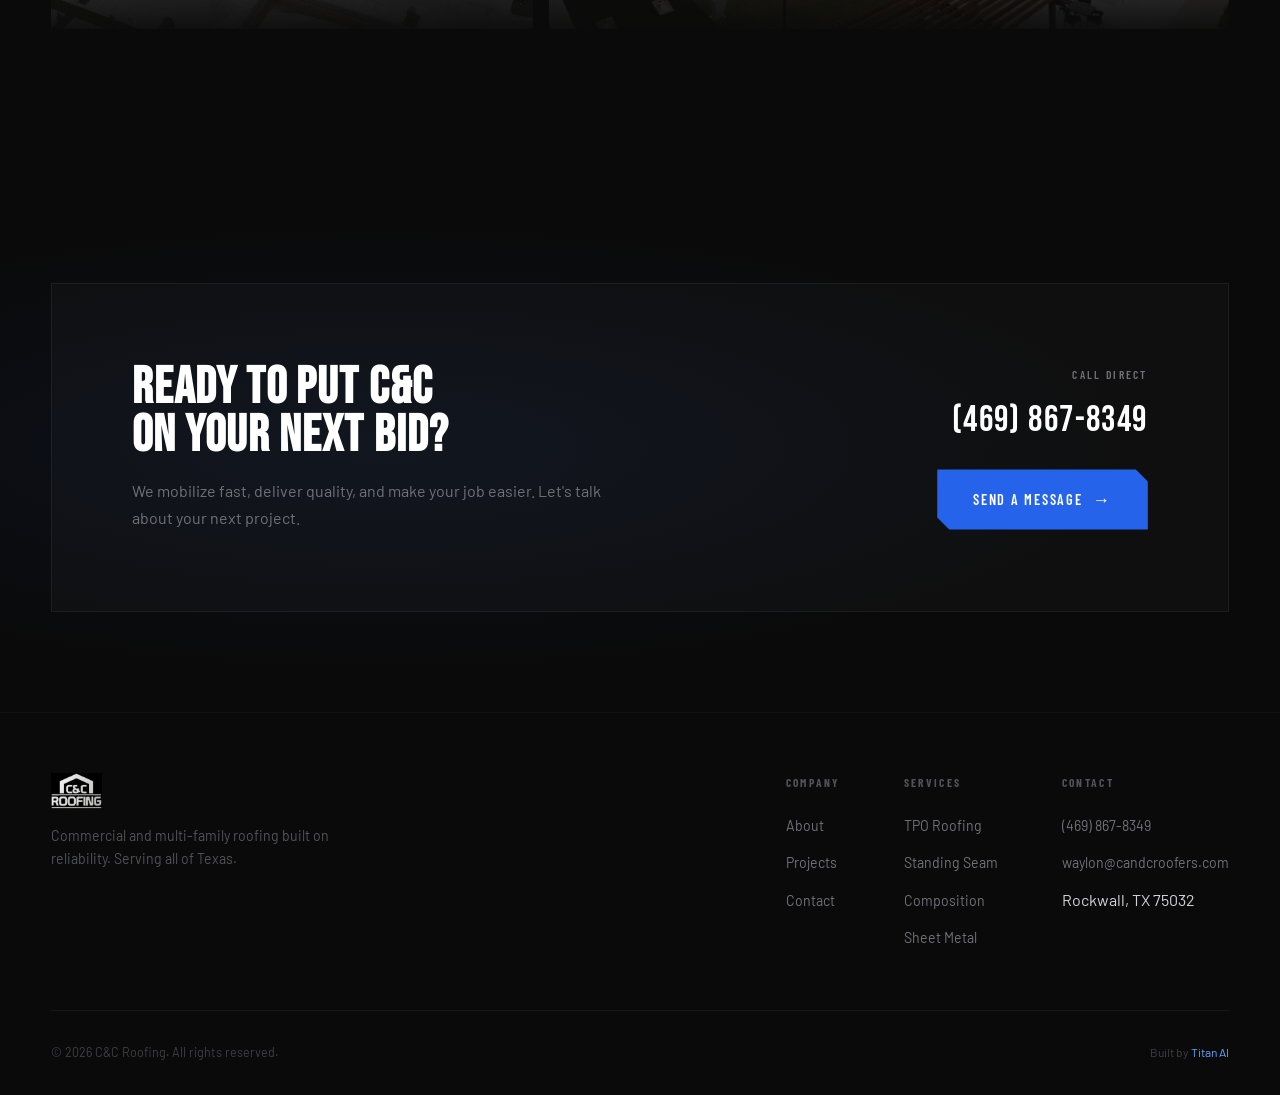
==== commit 477f7fd1: "Add WebP images, favicons, OG tags, iOS fixes, hero video - WebP versions of all 9 project/logo imag" ====
--- a/index.html
+++ b/index.html
@@ -51,7 +51,7 @@
   <!-- HERO -->
   <section class="hero">
     <div class="hero-media">
-      <video autoplay muted loop playsinline webkit-playsinline poster="images/MEZZO_2.PNG">
+      <video autoplay muted loop playsinline webkit-playsinline poster="images/MEZZO_2.webp">
         <source src="images/drone.mp4" type="video/mp4">
         <img src="images/MEZZO_2.PNG" alt="C&C Roofing aerial project view">
       </video>
@@ -142,7 +142,7 @@
       </div>
       <div class="projects-grid">
         <div class="project-item span-8 reveal">
-          <img src="images/MEZZO_2.PNG" alt="Mezzo Apartments">
+          <picture><source srcset="images/MEZZO_2.webp" type="image/webp"><img src="images/MEZZO_2.PNG" alt="Mezzo Apartments"></picture>
           <div class="project-overlay">
             <span class="project-name">Mezzo Apartments — ZOM Living</span>
             <span class="project-meta">210,000 SF TPO · Aubrey, TX</span>
@@ -150,7 +150,7 @@
           <div class="project-corner"><svg xmlns="http://www.w3.org/2000/svg" fill="none" viewBox="0 0 24 24" stroke-width="2" stroke="currentColor"><path stroke-linecap="round" stroke-linejoin="round" d="M4.5 19.5l15-15m0 0H8.25m11.25 0v11.25"/></svg></div>
         </div>
         <div class="project-item span-4 reveal reveal-d1">
-          <img src="images/Star_Park_Las_Colinas.PNG" alt="Star Park Las Colinas">
+          <picture><source srcset="images/Star_Park_Las_Colinas.webp" type="image/webp"><img src="images/Star_Park_Las_Colinas.PNG" alt="Star Park Las Colinas"></picture>
           <div class="project-overlay">
             <span class="project-name">Star Park Las Colinas</span>
             <span class="project-meta">Multi-Family · Irving, TX</span>
@@ -158,7 +158,7 @@
           <div class="project-corner"><svg xmlns="http://www.w3.org/2000/svg" fill="none" viewBox="0 0 24 24" stroke-width="2" stroke="currentColor"><path stroke-linecap="round" stroke-linejoin="round" d="M4.5 19.5l15-15m0 0H8.25m11.25 0v11.25"/></svg></div>
         </div>
         <div class="project-item span-5 reveal">
-          <img src="images/Sachse.PNG" alt="Sachse">
+          <picture><source srcset="images/Sachse.webp" type="image/webp"><img src="images/Sachse.PNG" alt="Sachse"></picture>
           <div class="project-overlay">
             <span class="project-name">Sachse</span>
             <span class="project-meta">Multi-Family · Sachse, TX</span>
@@ -166,7 +166,7 @@
           <div class="project-corner"><svg xmlns="http://www.w3.org/2000/svg" fill="none" viewBox="0 0 24 24" stroke-width="2" stroke="currentColor"><path stroke-linecap="round" stroke-linejoin="round" d="M4.5 19.5l15-15m0 0H8.25m11.25 0v11.25"/></svg></div>
         </div>
         <div class="project-item span-7 reveal reveal-d1">
-          <img src="images/Solea_Tavolo.PNG" alt="Solea Tavolo">
+          <picture><source srcset="images/Solea_Tavolo.webp" type="image/webp"><img src="images/Solea_Tavolo.PNG" alt="Solea Tavolo"></picture>
           <div class="project-overlay">
             <span class="project-name">Solea Tavolo</span>
             <span class="project-meta">Multi-Family</span>
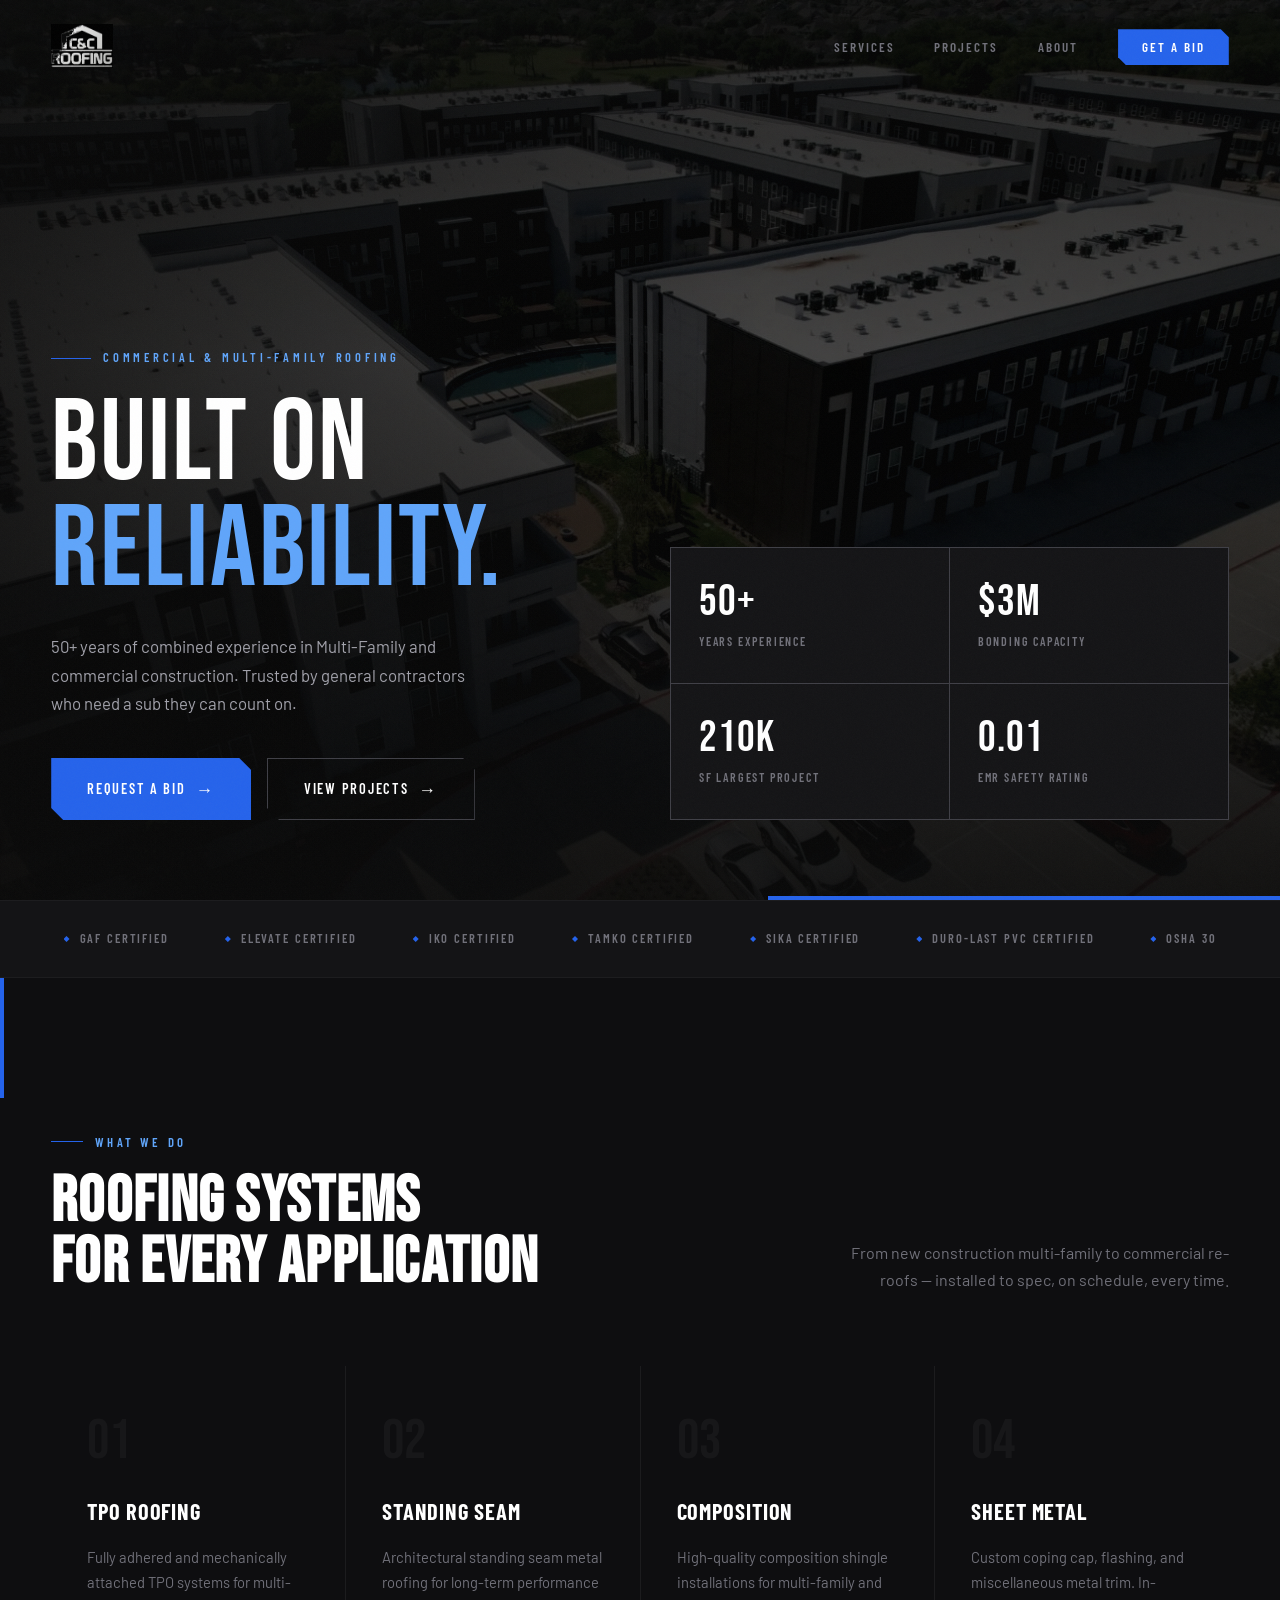
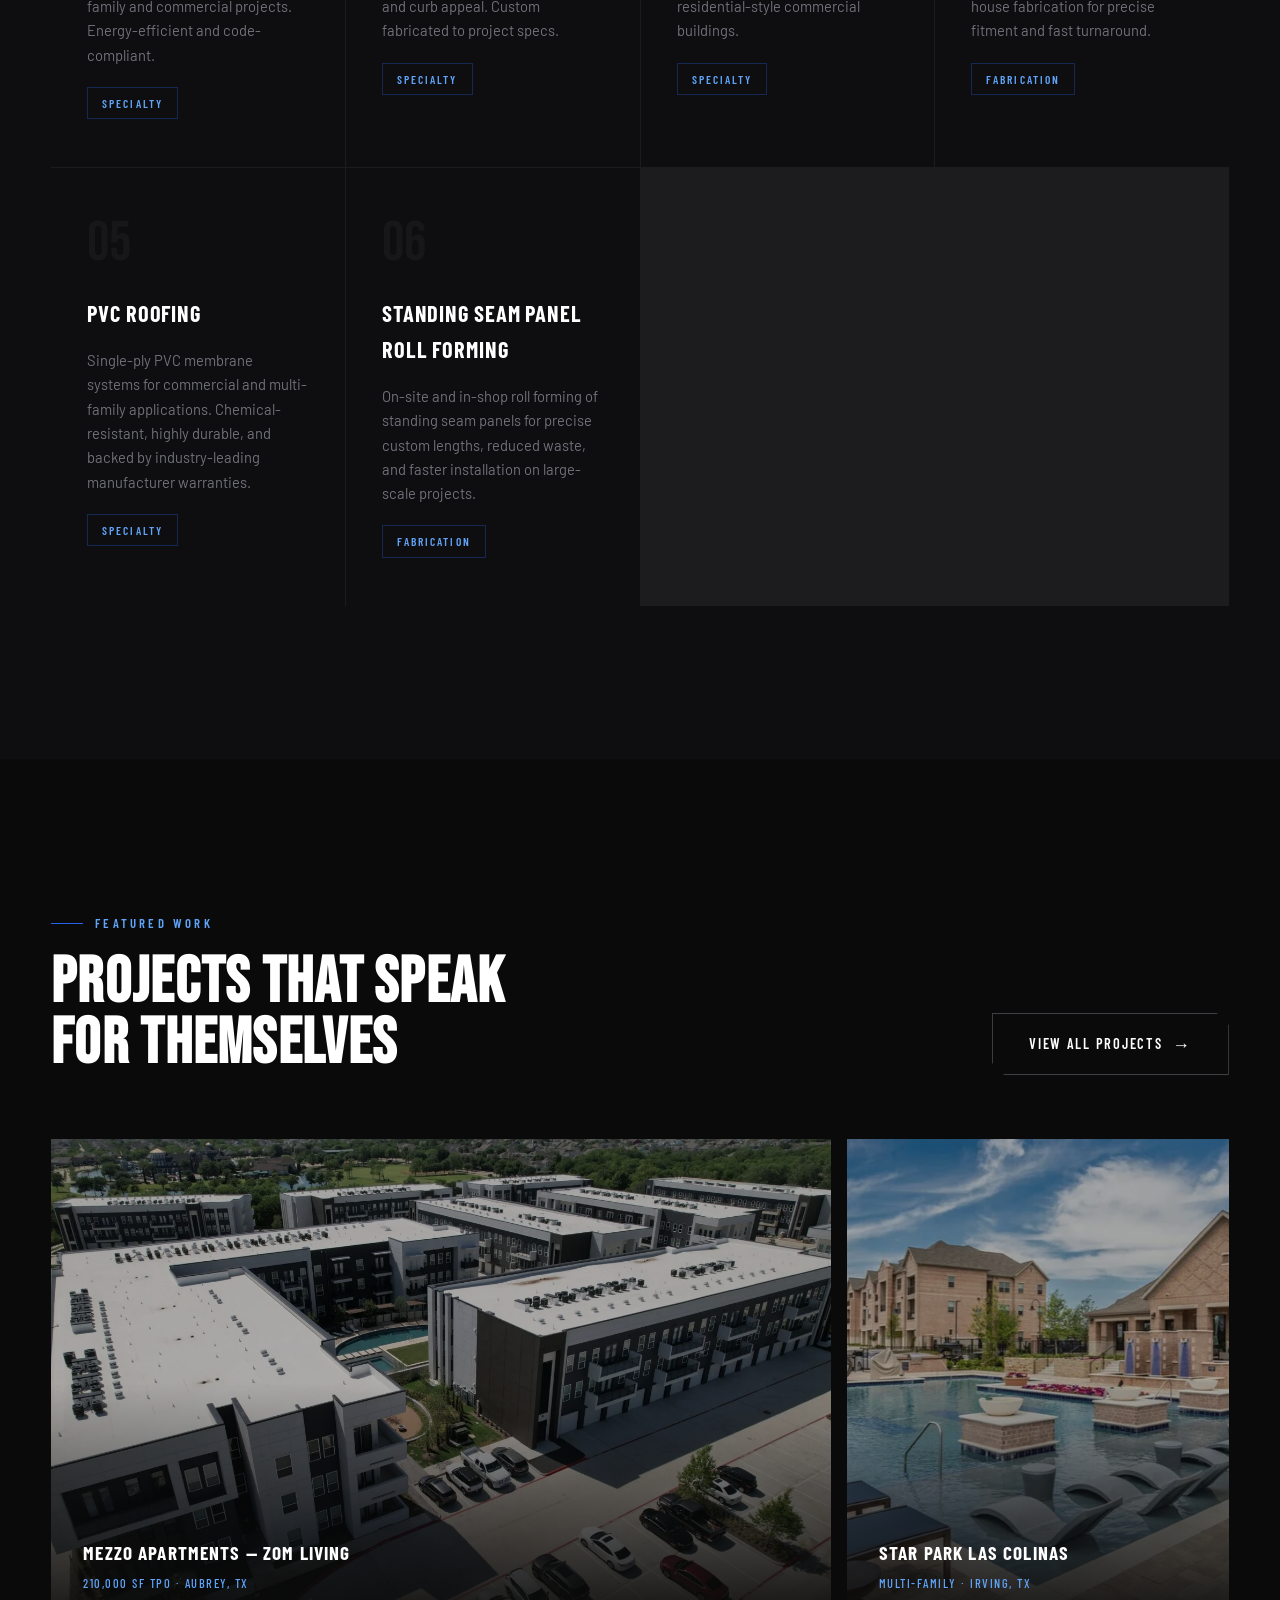
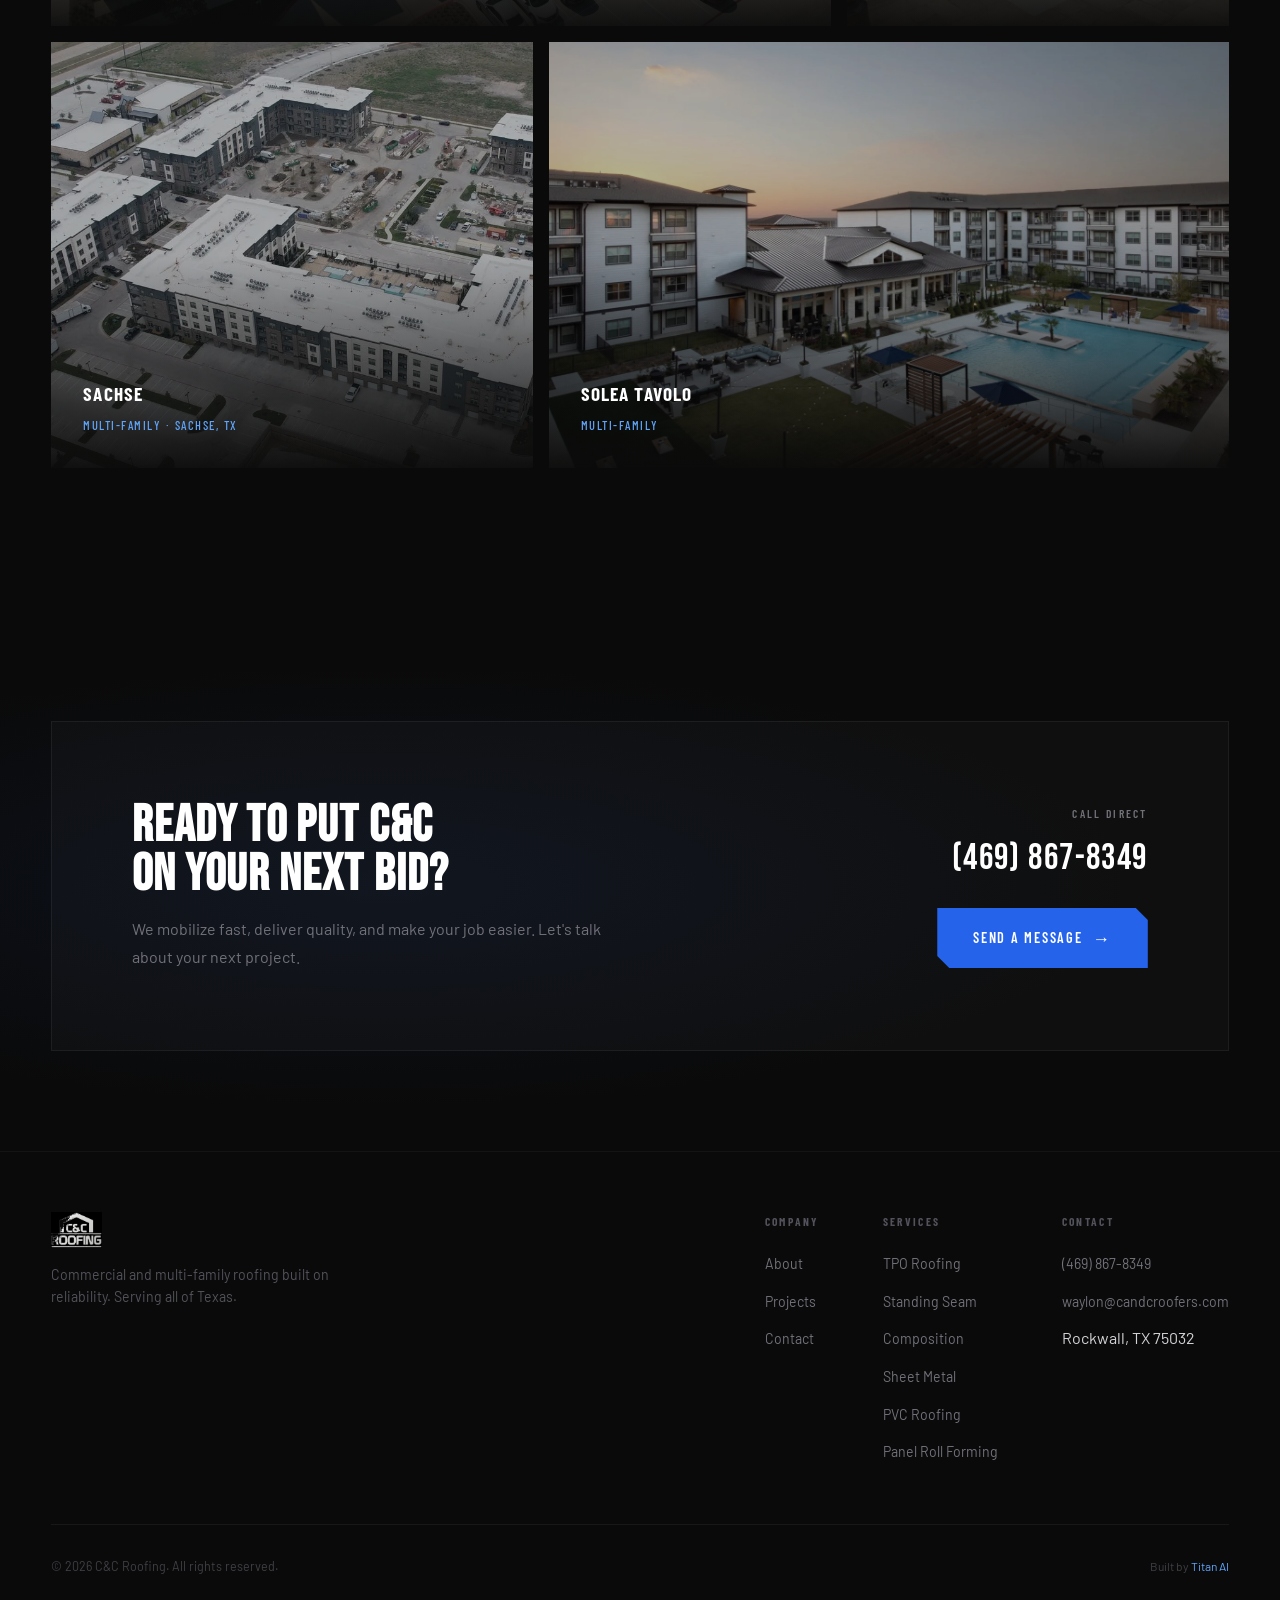
==== commit 9e5184ba: "Update content: transparent logo, new services, certifications, hero copy - Remove white background " ====
--- a/index.html
+++ b/index.html
@@ -61,7 +61,7 @@
       <div class="hero-left">
         <div class="hero-label"><span class="hero-label-line"></span>Commercial & Multi-Family Roofing</div>
         <h1>BUILT ON<br><span class="accent">RELIABILITY.</span></h1>
-        <p class="hero-sub">50+ years of combined experience delivering quality roofing across Texas. Trusted by general contractors who need a sub they can count on.</p>
+        <p class="hero-sub">50+ years of combined experience in Multi-Family and commercial construction. Trusted by general contractors who need a sub they can count on.</p>
         <div class="hero-actions">
           <a href="contact.html" class="btn btn-primary btn-arrow">Request a Bid</a>
           <a href="projects.html" class="btn btn-outline btn-arrow">View Projects</a>
@@ -86,6 +86,8 @@
         <div class="trust-item"><span class="trust-dot"></span>Elevate Certified</div>
         <div class="trust-item"><span class="trust-dot"></span>IKO Certified</div>
         <div class="trust-item"><span class="trust-dot"></span>TAMKO Certified</div>
+        <div class="trust-item"><span class="trust-dot"></span>Sika Certified</div>
+        <div class="trust-item"><span class="trust-dot"></span>Duro-Last PVC Certified</div>
         <div class="trust-item"><span class="trust-dot"></span>OSHA 30</div>
       </div>
     </div>
@@ -126,6 +128,18 @@
           <p>Custom coping cap, flashing, and miscellaneous metal trim. In-house fabrication for precise fitment and fast turnaround.</p>
           <span class="service-tag">Fabrication</span>
         </div>
+        <div class="service-card reveal reveal-d1">
+          <div class="service-number">05</div>
+          <h3>PVC Roofing</h3>
+          <p>Single-ply PVC membrane systems for commercial and multi-family applications. Chemical-resistant, highly durable, and backed by industry-leading manufacturer warranties.</p>
+          <span class="service-tag">Specialty</span>
+        </div>
+        <div class="service-card reveal reveal-d2">
+          <div class="service-number">06</div>
+          <h3>Standing Seam Panel Roll Forming</h3>
+          <p>On-site and in-shop roll forming of standing seam panels for precise custom lengths, reduced waste, and faster installation on large-scale projects.</p>
+          <span class="service-tag">Fabrication</span>
+        </div>
       </div>
     </div>
   </section>
@@ -204,7 +218,7 @@
         </div>
         <div class="footer-links">
           <div class="footer-col"><h5>Company</h5><ul><li><a href="about.html">About</a></li><li><a href="projects.html">Projects</a></li><li><a href="contact.html">Contact</a></li></ul></div>
-          <div class="footer-col"><h5>Services</h5><ul><li><a href="services.html">TPO Roofing</a></li><li><a href="services.html">Standing Seam</a></li><li><a href="services.html">Composition</a></li><li><a href="services.html">Sheet Metal</a></li></ul></div>
+          <div class="footer-col"><h5>Services</h5><ul><li><a href="services.html">TPO Roofing</a></li><li><a href="services.html">Standing Seam</a></li><li><a href="services.html">Composition</a></li><li><a href="services.html">Sheet Metal</a></li><li><a href="services.html">PVC Roofing</a></li><li><a href="services.html">Panel Roll Forming</a></li></ul></div>
           <div class="footer-col"><h5>Contact</h5><ul><li><a href="tel:+14698678349">(469) 867-8349</a></li><li><a href="mailto:waylon@candcroofers.com">waylon@candcroofers.com</a></li><li>Rockwall, TX 75032</li></ul></div>
         </div>
       </div>
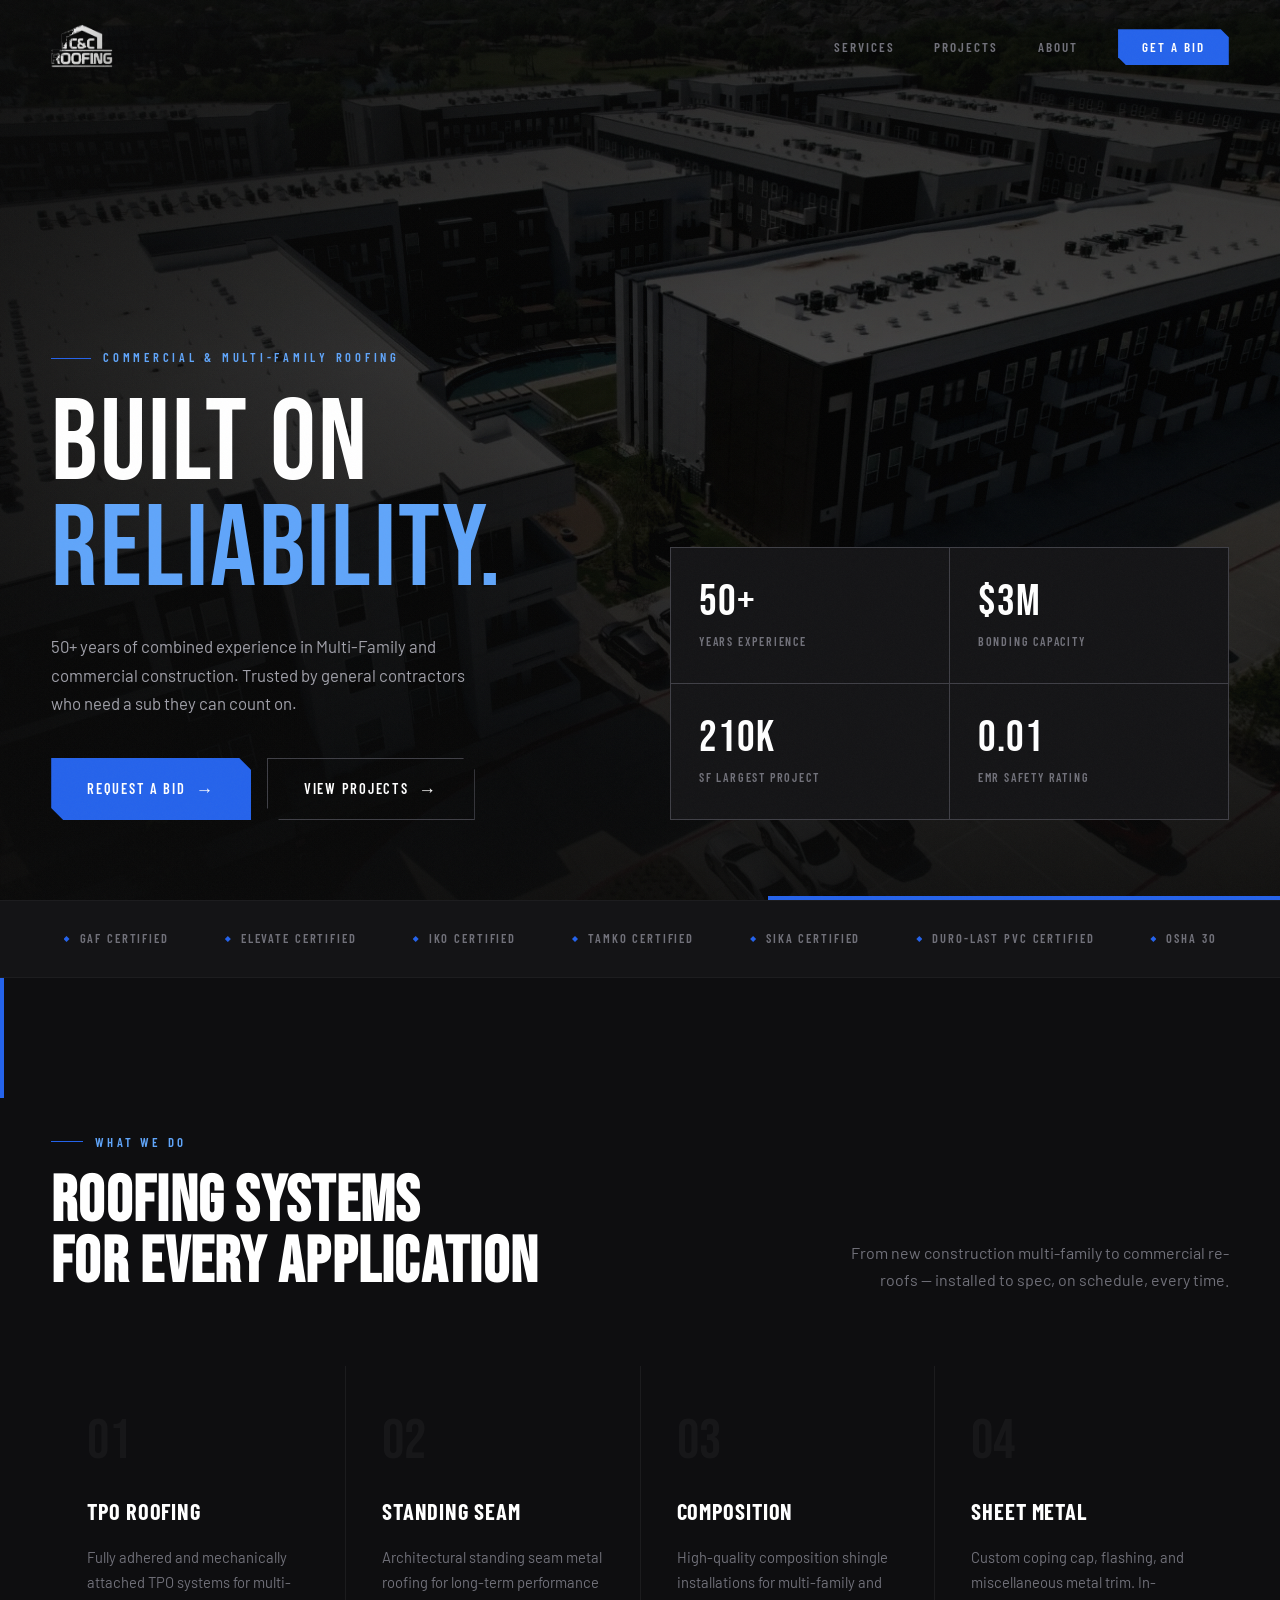
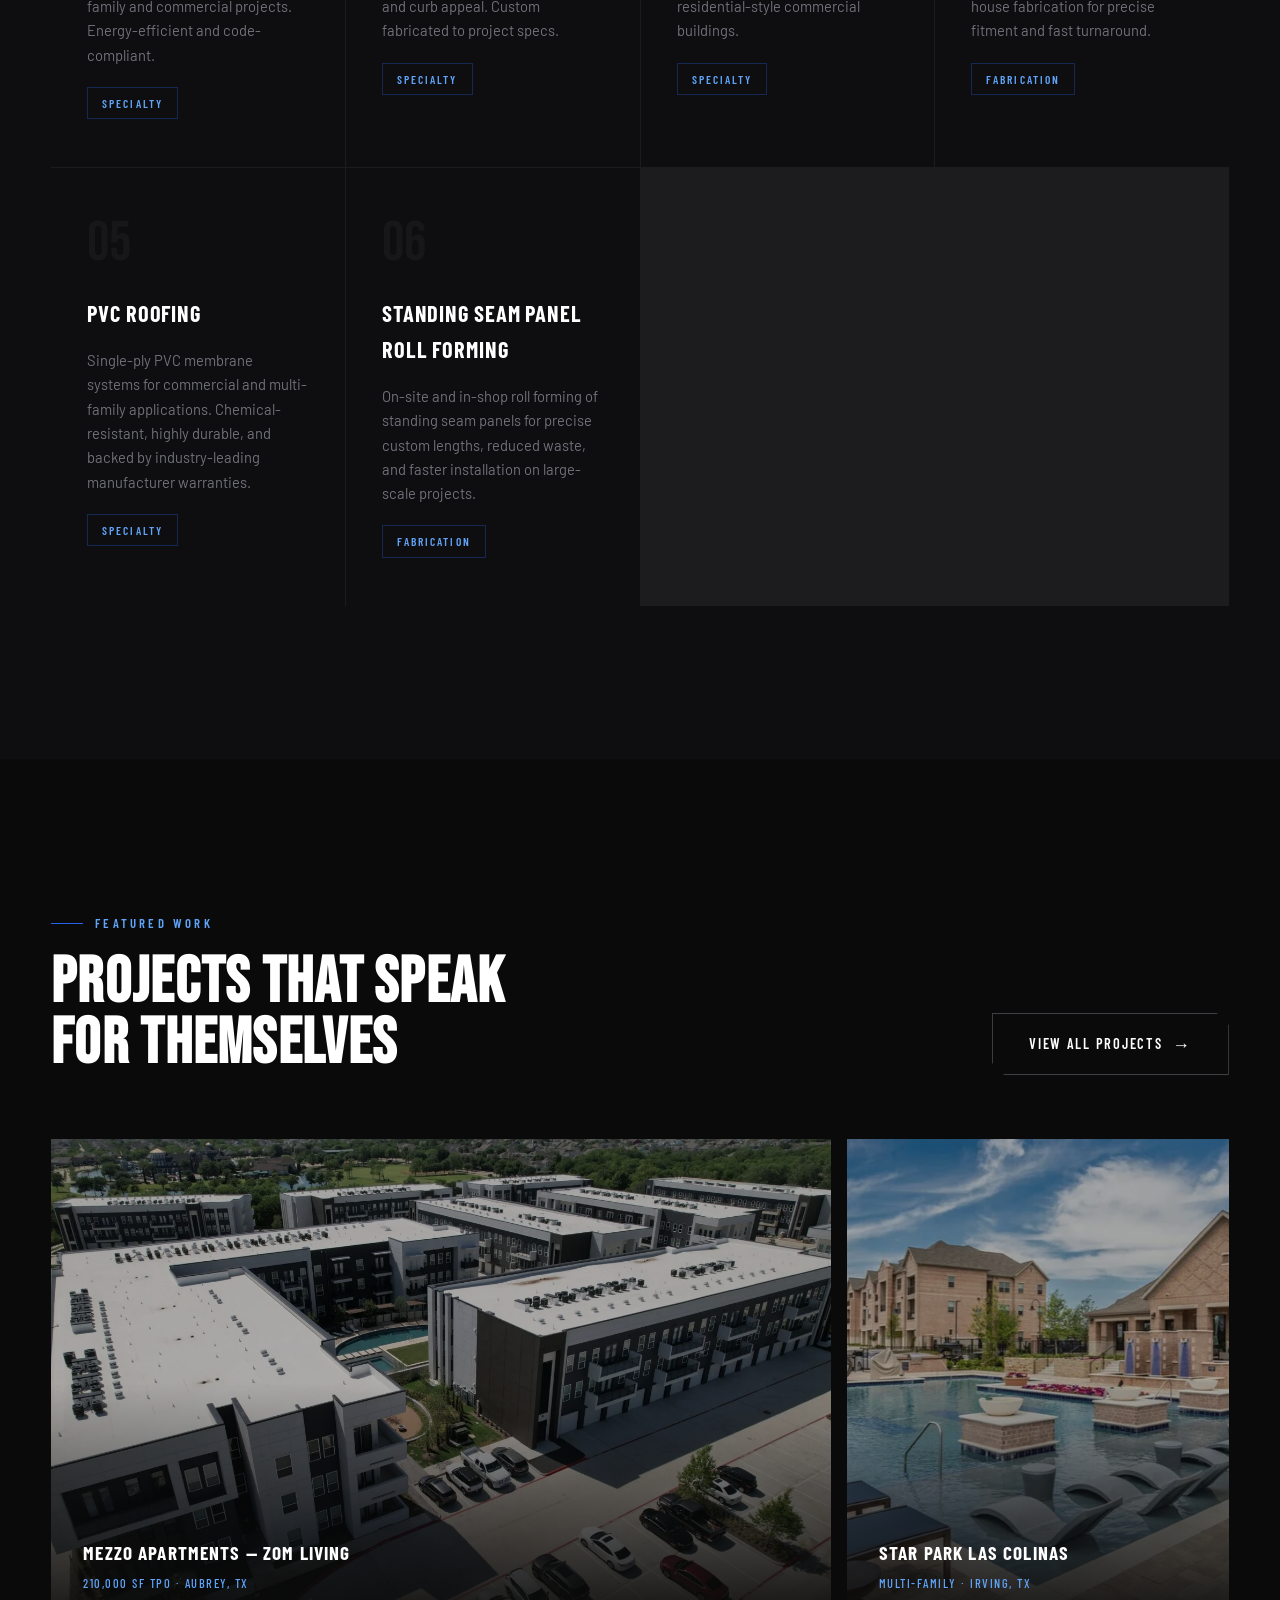
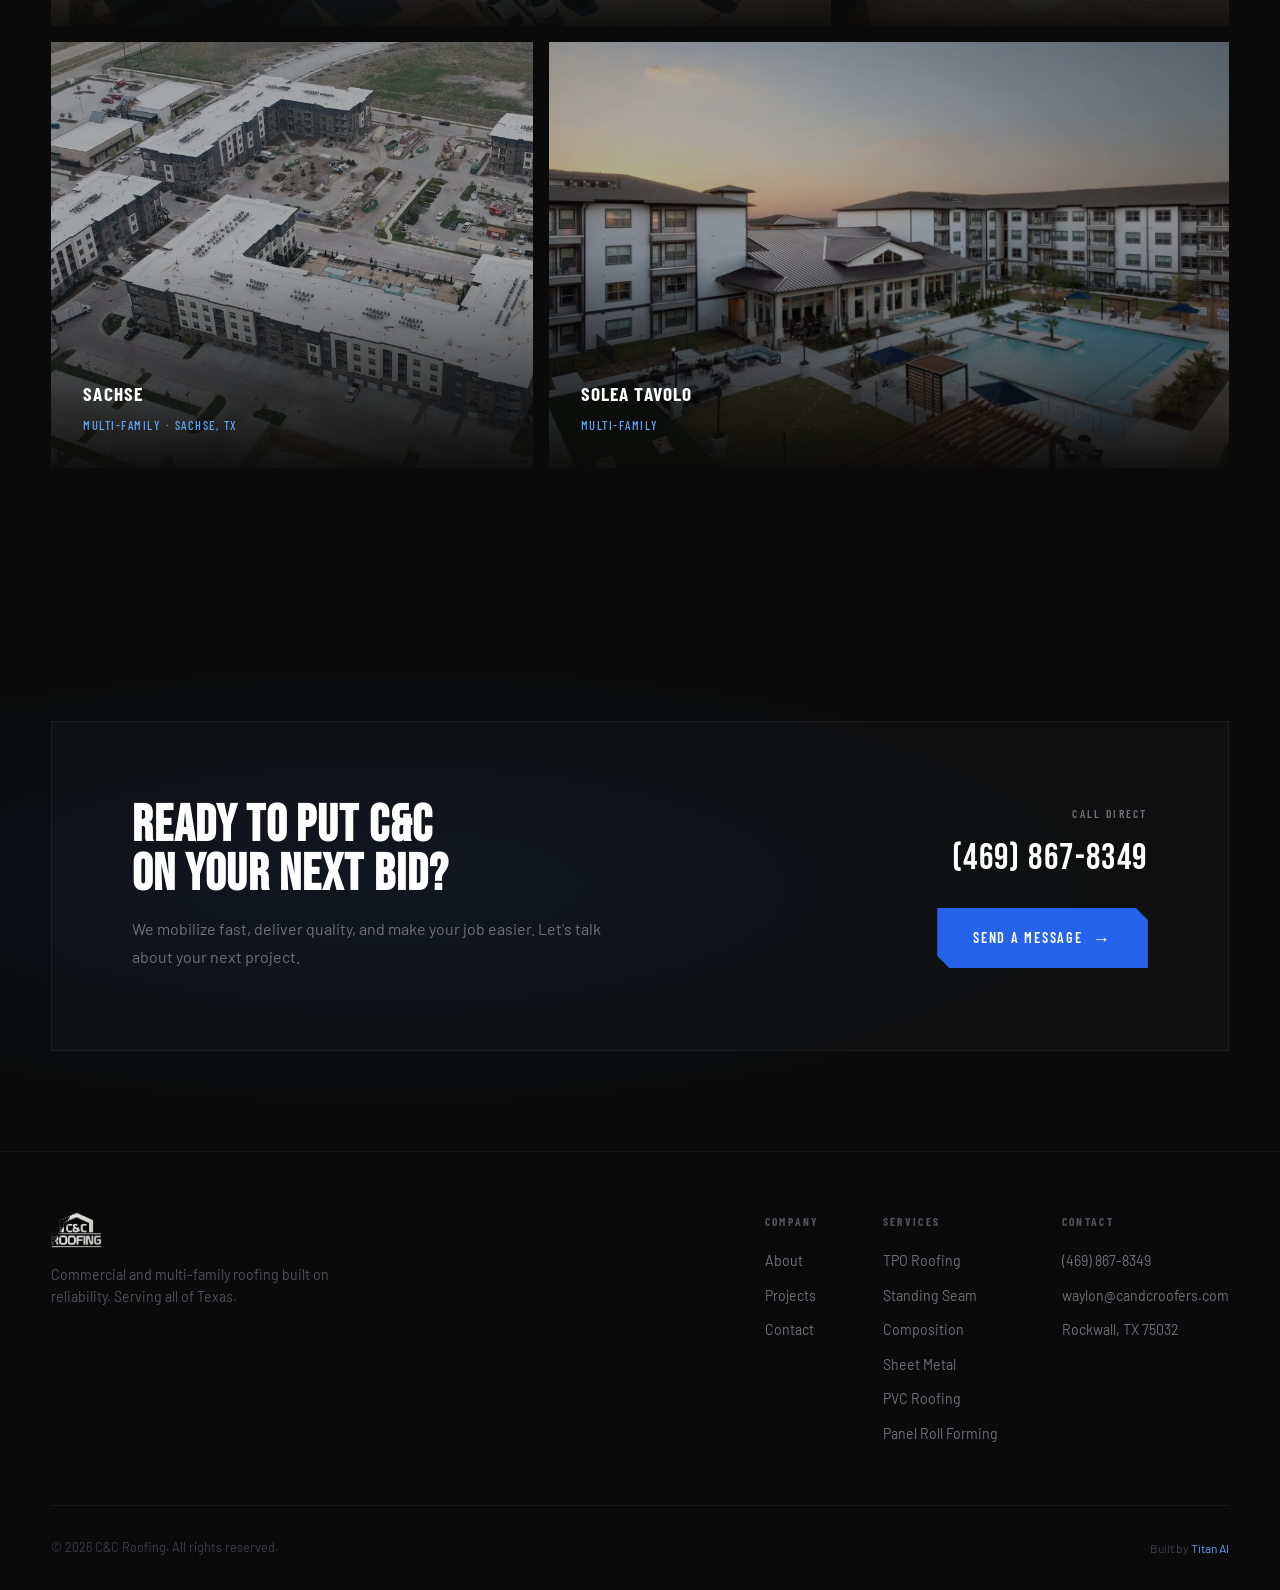
==== commit 1d645f58: "Fix footer: Titan AI link, Rockwall text color matches other footer items Co-Authored-By: Claude Son" ====
--- a/index.html
+++ b/index.html
@@ -224,7 +224,7 @@
       </div>
       <div class="footer-bottom">
         <p class="footer-copy">&copy; 2026 C&C Roofing. All rights reserved.</p>
-        <p class="footer-credit">Built by <a href="#">Titan AI</a></p>
+        <p class="footer-credit">Built by <a href="https://growwithtitan.com" target="_blank" rel="noopener">Titan AI</a></p>
       </div>
     </div>
   </footer>
--- a/css/style.css
+++ b/css/style.css
@@ -955,7 +955,7 @@
   margin-bottom: 20px;
 }
 .footer-col ul { list-style: none; }
-.footer-col li { margin-bottom: 12px; }
+.footer-col li { margin-bottom: 12px; font-size: 0.88rem; color: var(--gray-400); }
 .footer-col a { font-size: 0.88rem; color: var(--gray-400); transition: color 0.3s; }
 .footer-col a:hover { color: var(--white); }
 .footer-bottom {
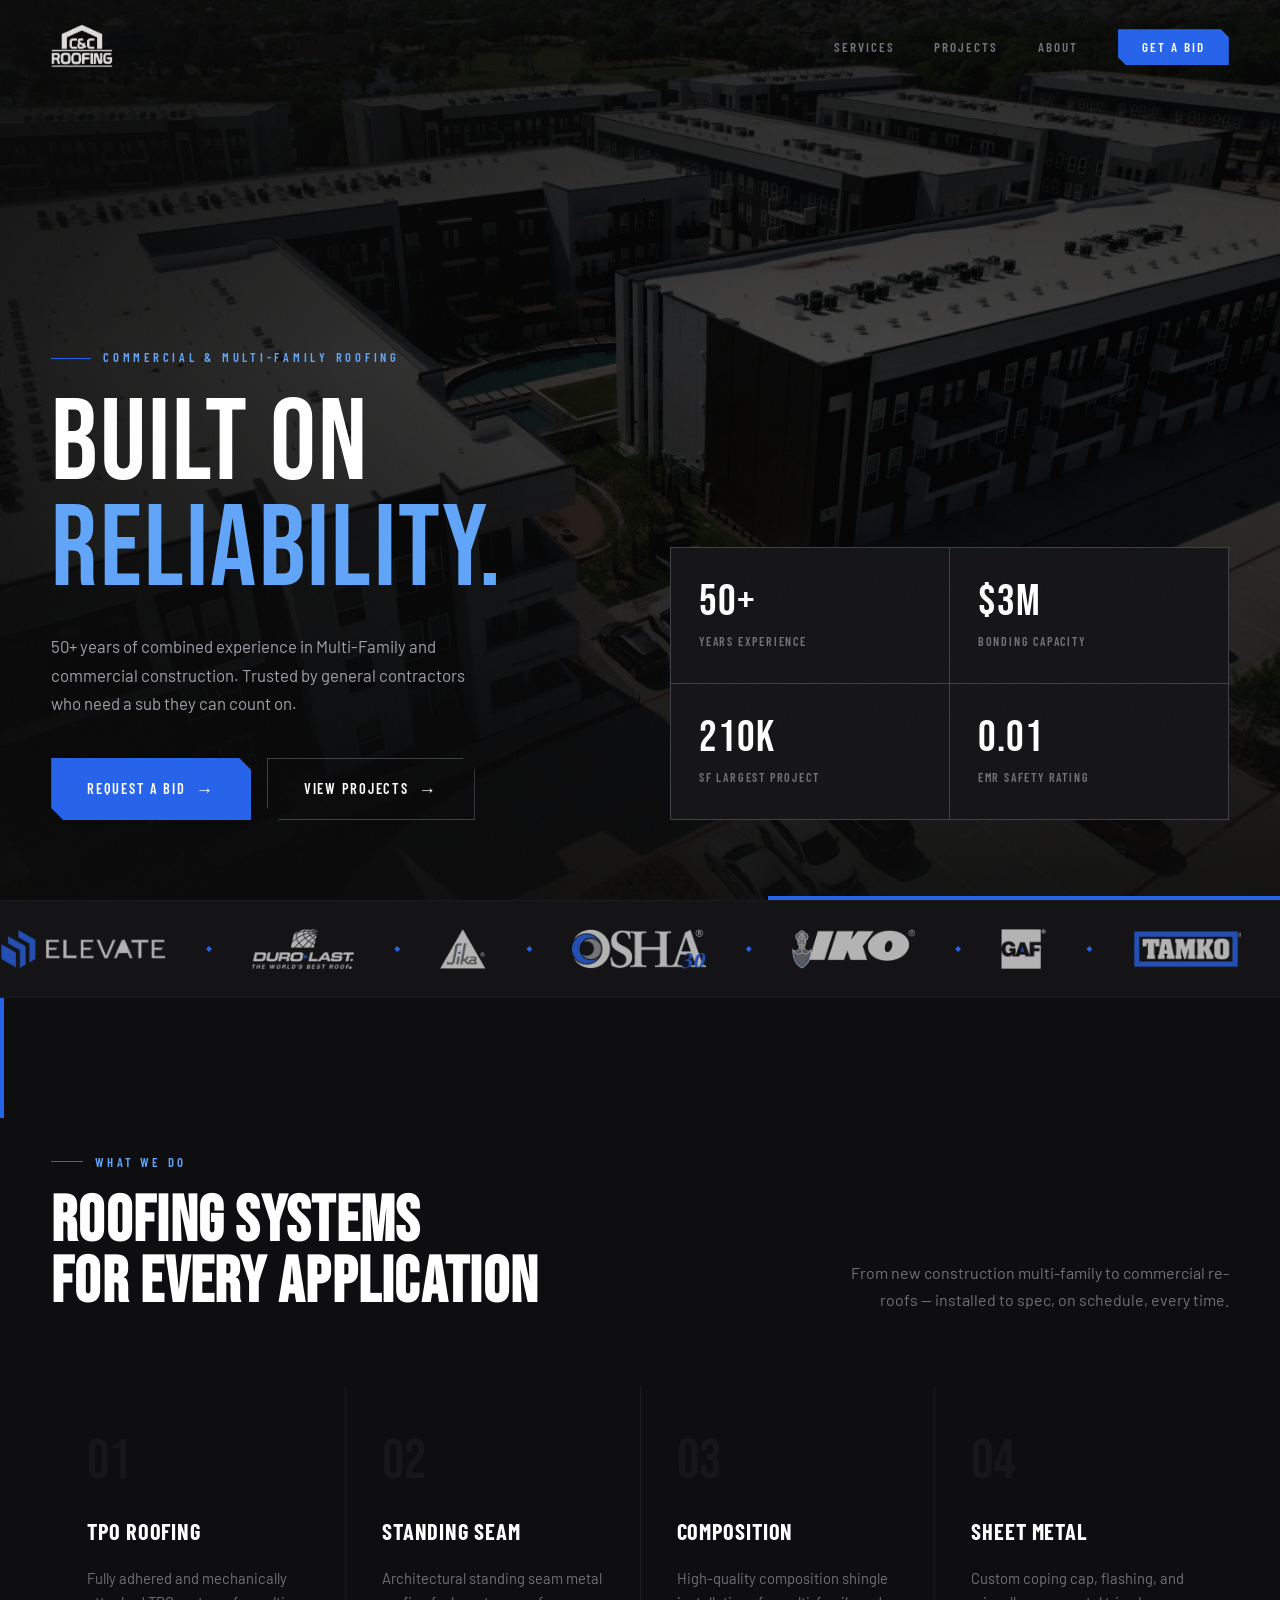
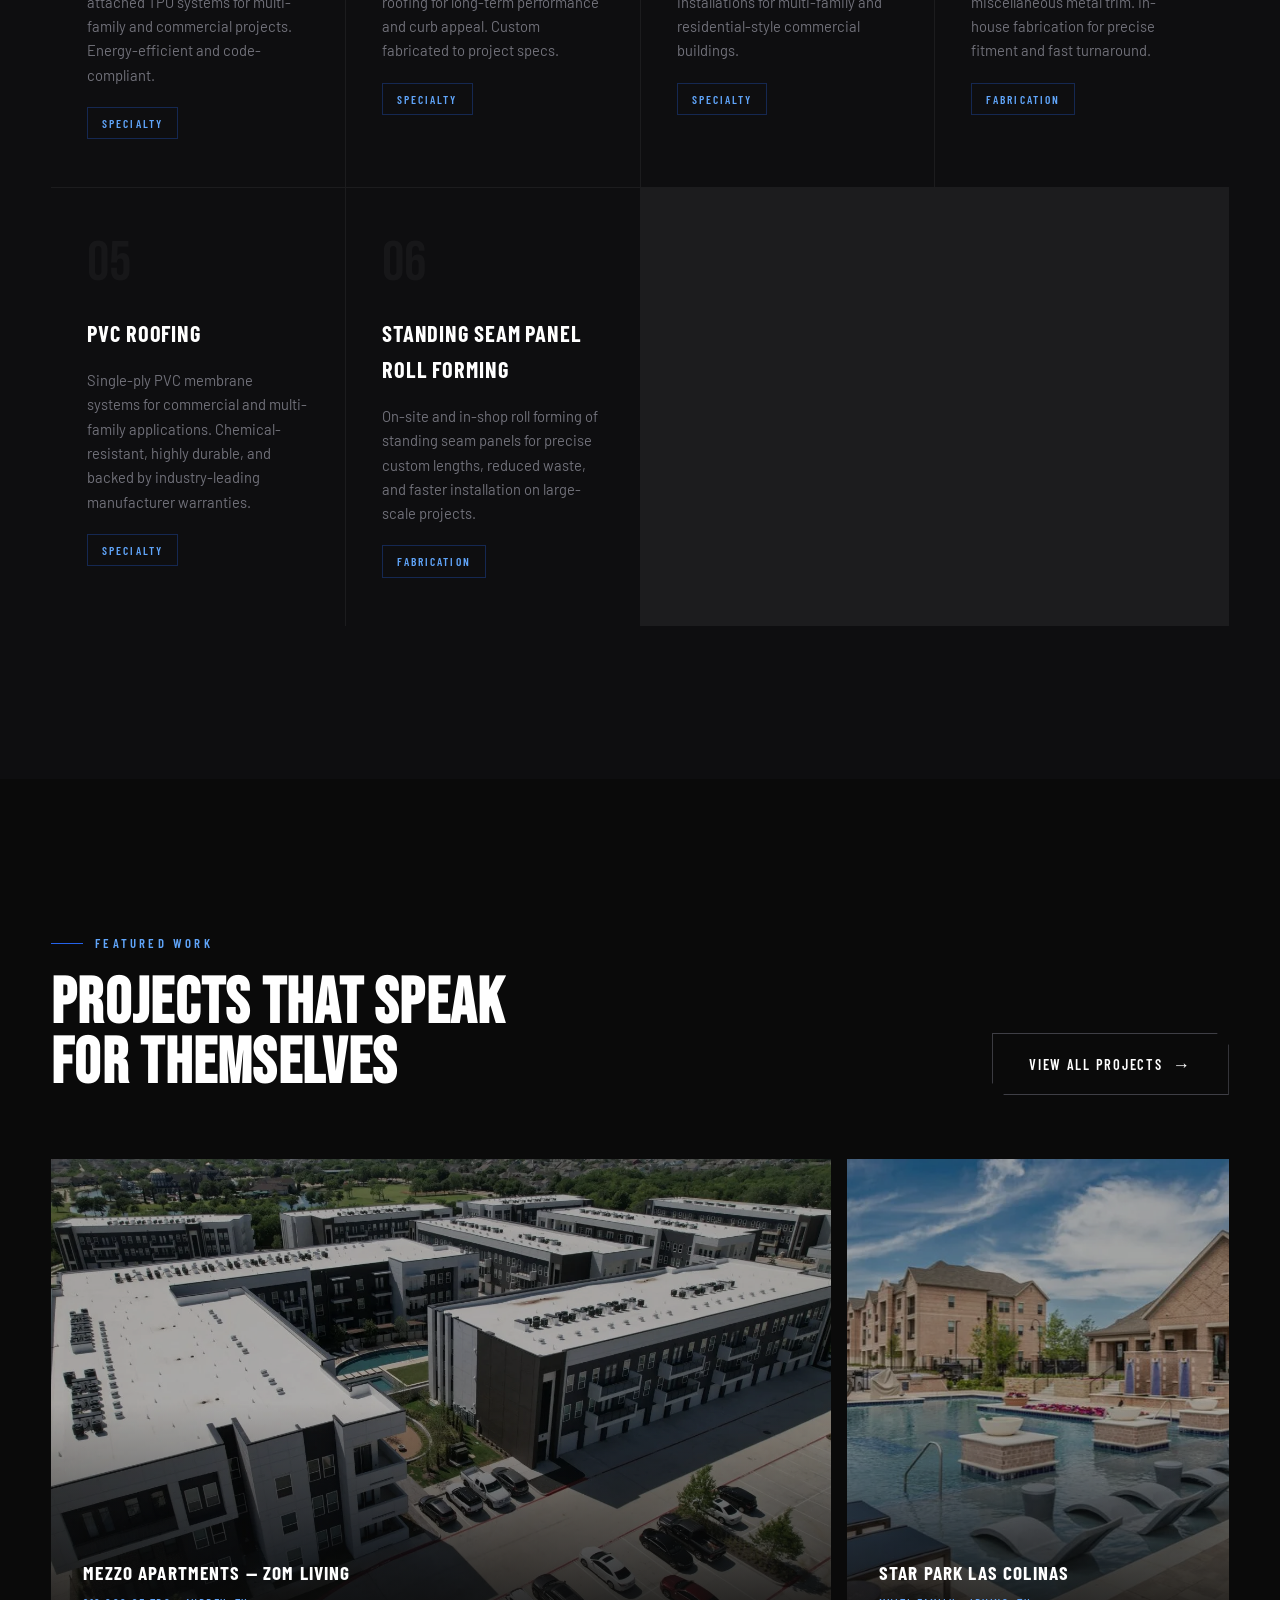
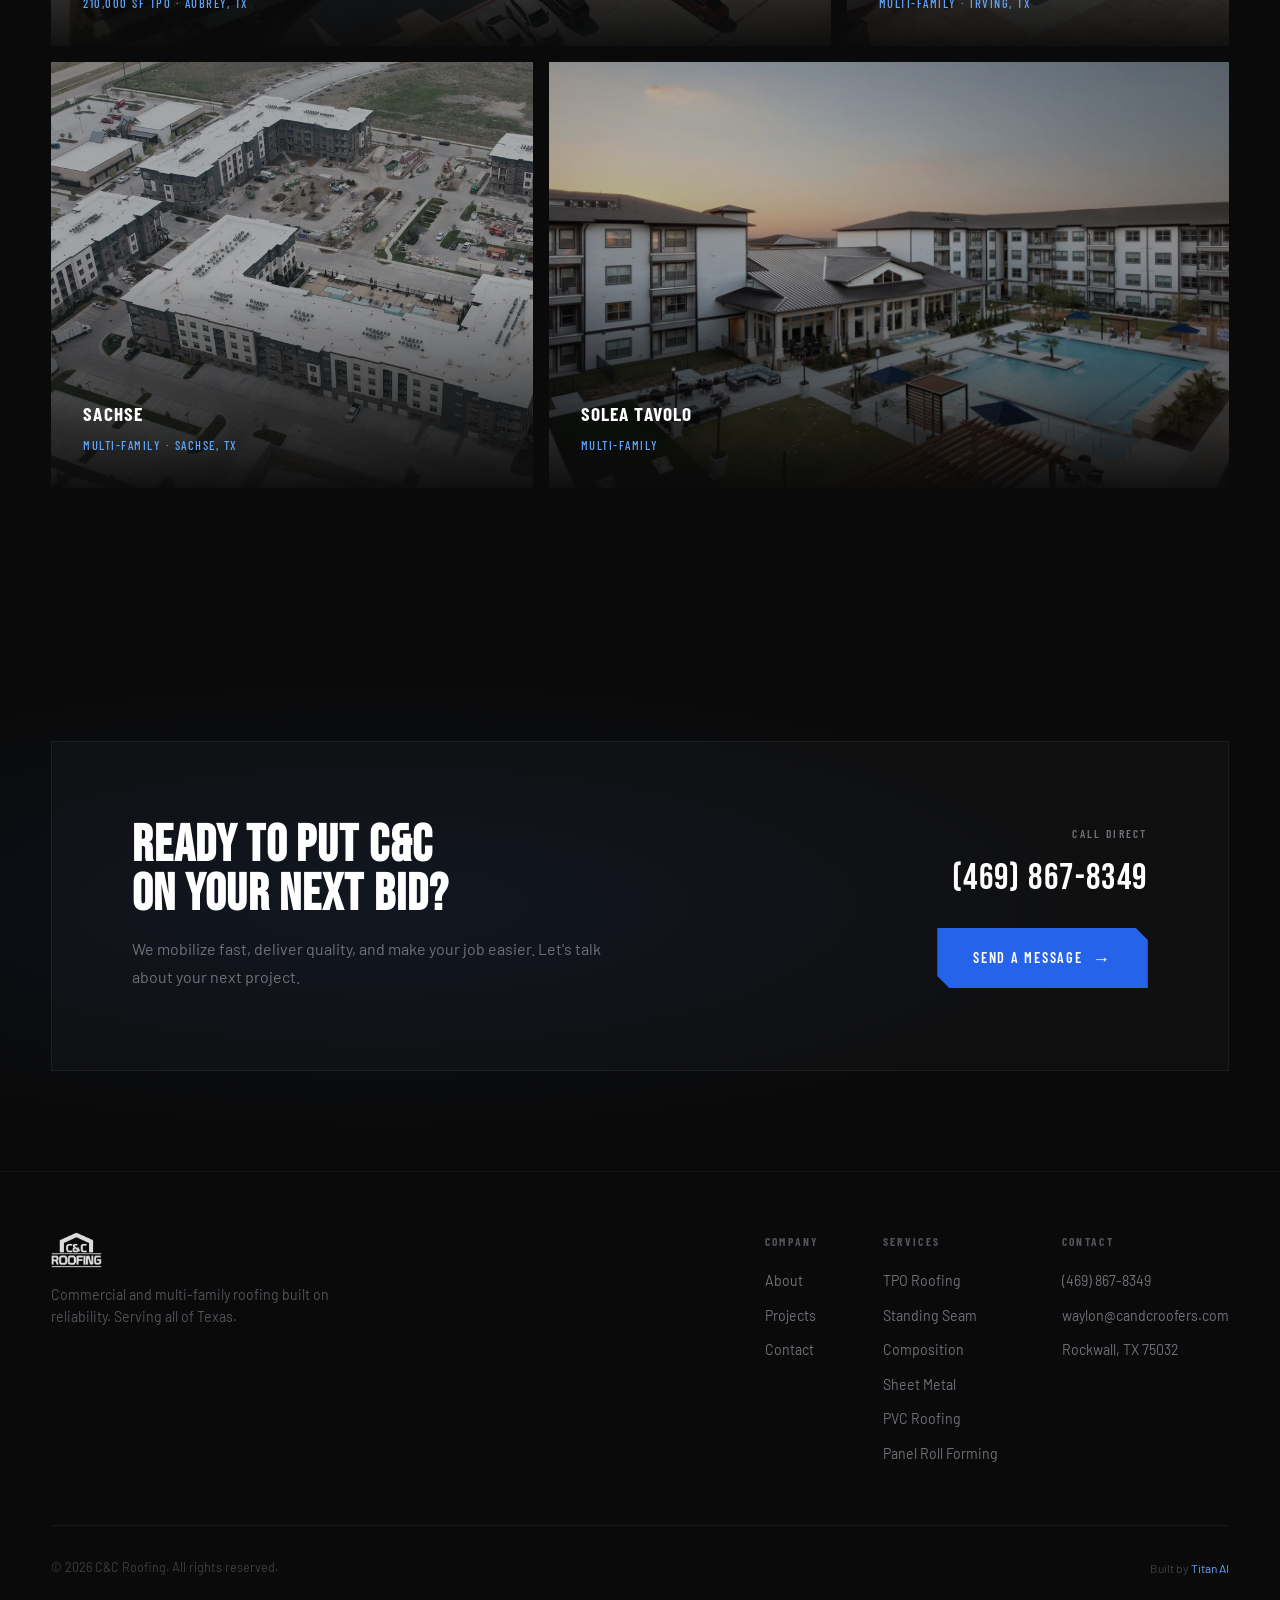
==== commit c5788862: "Replace trust strip with scrolling cert logo ticker tape Co-Authored-By: Claude Sonnet 4.6 <noreply@" ====
--- a/index.html
+++ b/index.html
@@ -78,18 +78,37 @@
     </div>
   </section>
 
-  <!-- TRUST STRIP -->
+  <!-- TRUST TICKER -->
   <div class="trust-strip">
-    <div class="container">
-      <div class="trust-inner">
-        <div class="trust-item"><span class="trust-dot"></span>GAF Certified</div>
-        <div class="trust-item"><span class="trust-dot"></span>Elevate Certified</div>
-        <div class="trust-item"><span class="trust-dot"></span>IKO Certified</div>
-        <div class="trust-item"><span class="trust-dot"></span>TAMKO Certified</div>
-        <div class="trust-item"><span class="trust-dot"></span>Sika Certified</div>
-        <div class="trust-item"><span class="trust-dot"></span>Duro-Last PVC Certified</div>
-        <div class="trust-item"><span class="trust-dot"></span>OSHA 30</div>
-      </div>
+    <div class="ticker-track">
+      <img src="images/ELEVATE.png" alt="Elevate Certified" class="ticker-img">
+      <span class="trust-dot"></span>
+      <img src="images/DURO-LAST.png" alt="Duro-Last Certified" class="ticker-img">
+      <span class="trust-dot"></span>
+      <img src="images/SIKA.png" alt="Sika Certified" class="ticker-img">
+      <span class="trust-dot"></span>
+      <img src="images/OSHA.png" alt="OSHA 30" class="ticker-img">
+      <span class="trust-dot"></span>
+      <img src="images/IKO.png" alt="IKO Certified" class="ticker-img">
+      <span class="trust-dot"></span>
+      <img src="images/GAF.png" alt="GAF Certified" class="ticker-img">
+      <span class="trust-dot"></span>
+      <img src="images/Tamko.png" alt="TAMKO Certified" class="ticker-img">
+      <span class="trust-dot"></span>
+      <img src="images/ELEVATE.png" alt="Elevate Certified" class="ticker-img">
+      <span class="trust-dot"></span>
+      <img src="images/DURO-LAST.png" alt="Duro-Last Certified" class="ticker-img">
+      <span class="trust-dot"></span>
+      <img src="images/SIKA.png" alt="Sika Certified" class="ticker-img">
+      <span class="trust-dot"></span>
+      <img src="images/OSHA.png" alt="OSHA 30" class="ticker-img">
+      <span class="trust-dot"></span>
+      <img src="images/IKO.png" alt="IKO Certified" class="ticker-img">
+      <span class="trust-dot"></span>
+      <img src="images/GAF.png" alt="GAF Certified" class="ticker-img">
+      <span class="trust-dot"></span>
+      <img src="images/Tamko.png" alt="TAMKO Certified" class="ticker-img">
+      <span class="trust-dot"></span>
     </div>
   </div>
 
--- a/css/style.css
+++ b/css/style.css
@@ -356,31 +356,33 @@
   border-top: 1px solid rgba(255,255,255,0.04);
   border-bottom: 1px solid rgba(255,255,255,0.04);
   padding: 28px 0;
-}
-.trust-inner {
-  display: flex;
-  align-items: center;
-  justify-content: center;
-  gap: 56px;
-  flex-wrap: wrap;
-}
-.trust-item {
-  font-family: var(--font-heading);
-  font-size: 0.78rem;
-  font-weight: 600;
-  color: var(--gray-400);
-  letter-spacing: 0.15em;
-  text-transform: uppercase;
-  display: flex;
-  align-items: center;
-  gap: 10px;
-  transition: color 0.3s;
-}
-.trust-item:hover { color: var(--gray-200); }
+  overflow: hidden;
+}
+.ticker-track {
+  display: flex;
+  align-items: center;
+  width: max-content;
+  animation: ticker-scroll 32s linear infinite;
+}
+.ticker-track:hover { animation-play-state: paused; }
+.ticker-img {
+  height: 40px;
+  width: auto;
+  opacity: 0.75;
+  flex-shrink: 0;
+  transition: opacity 0.3s;
+}
+.ticker-img:hover { opacity: 1; }
 .trust-dot {
   width: 6px; height: 6px;
   background: var(--blue);
   clip-path: polygon(50% 0%, 100% 50%, 50% 100%, 0% 50%);
+  flex-shrink: 0;
+  margin: 0 40px;
+}
+@keyframes ticker-scroll {
+  0%   { transform: translateX(0); }
+  100% { transform: translateX(-50%); }
 }
 
 /* ============================================================
@@ -1003,6 +1005,6 @@
   .footer-top { flex-direction: column; gap: 40px; }
   .footer-links { flex-direction: column; gap: 28px; }
   .footer-bottom { flex-direction: column; gap: 12px; text-align: center; }
-  .trust-inner { gap: 24px; justify-content: flex-start; }
+  .ticker-img { height: 32px; }
   .page-header { padding: 140px 0 60px; }
 }
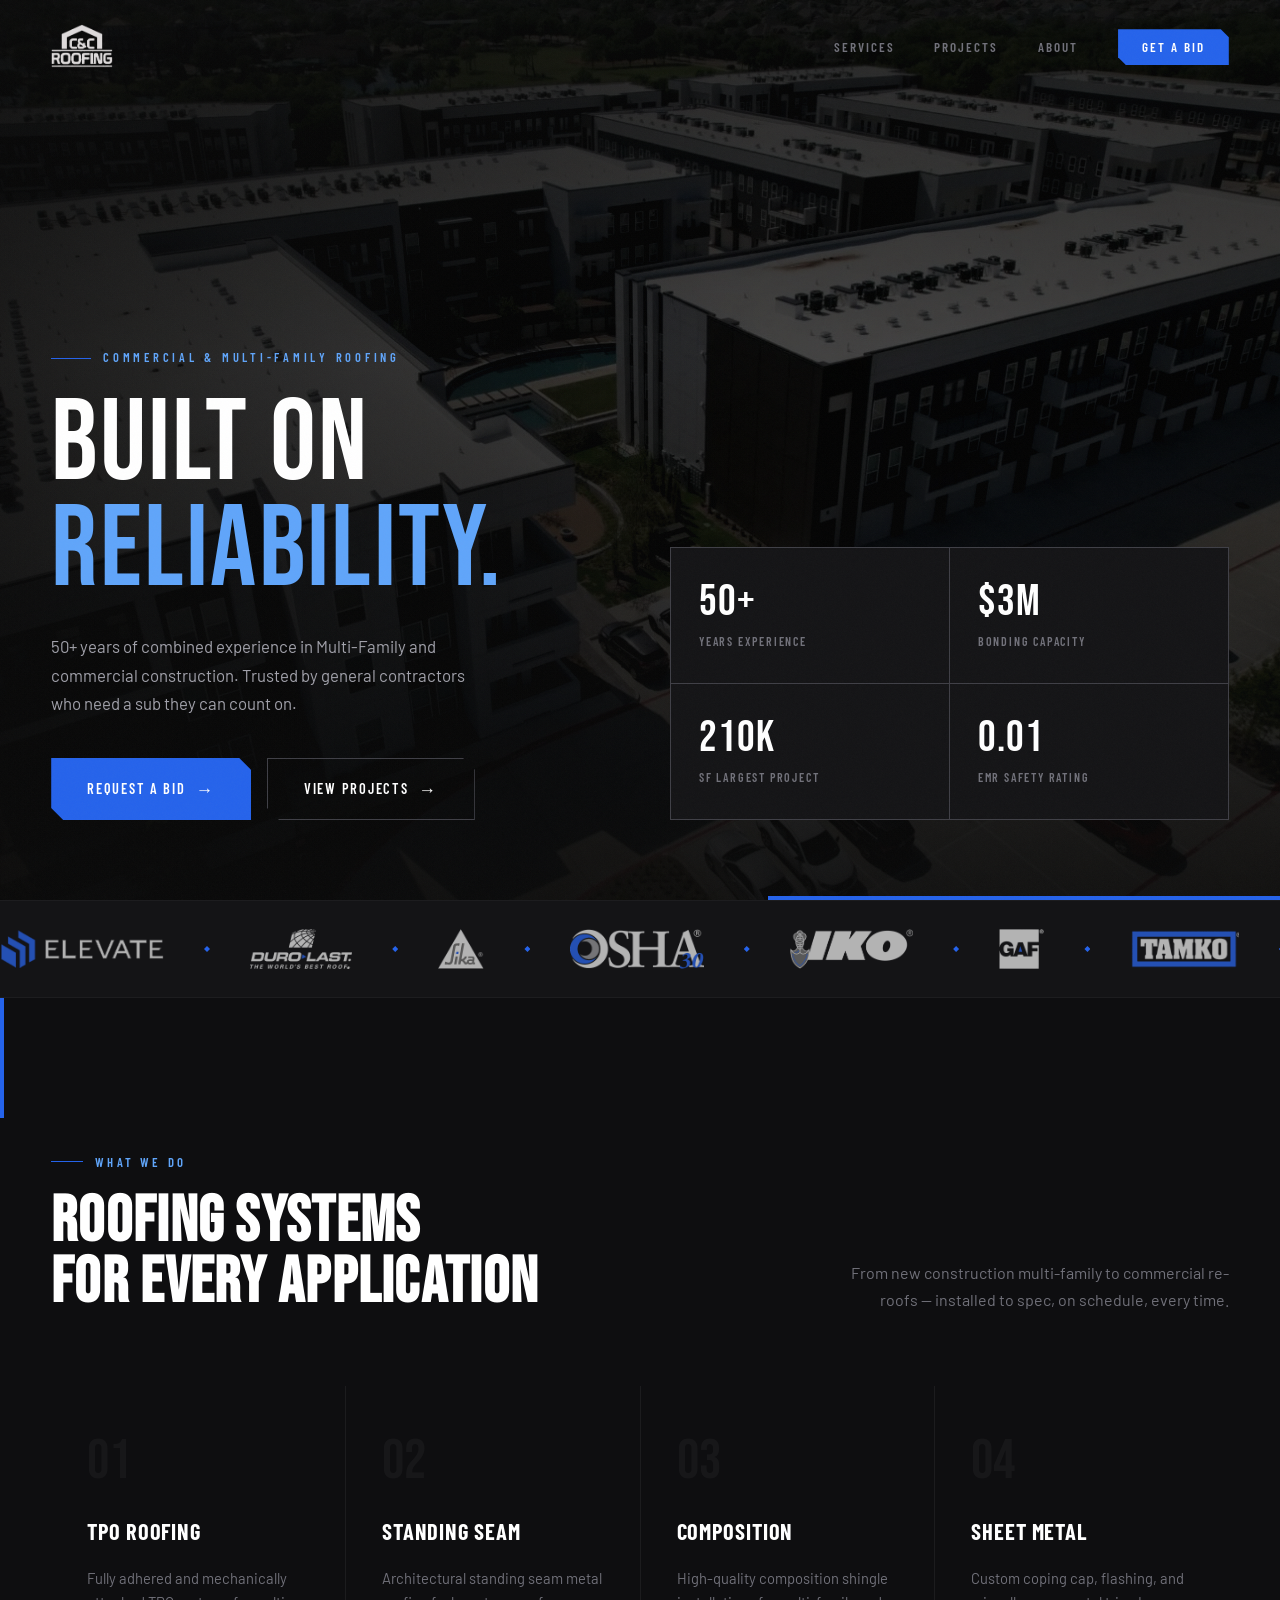
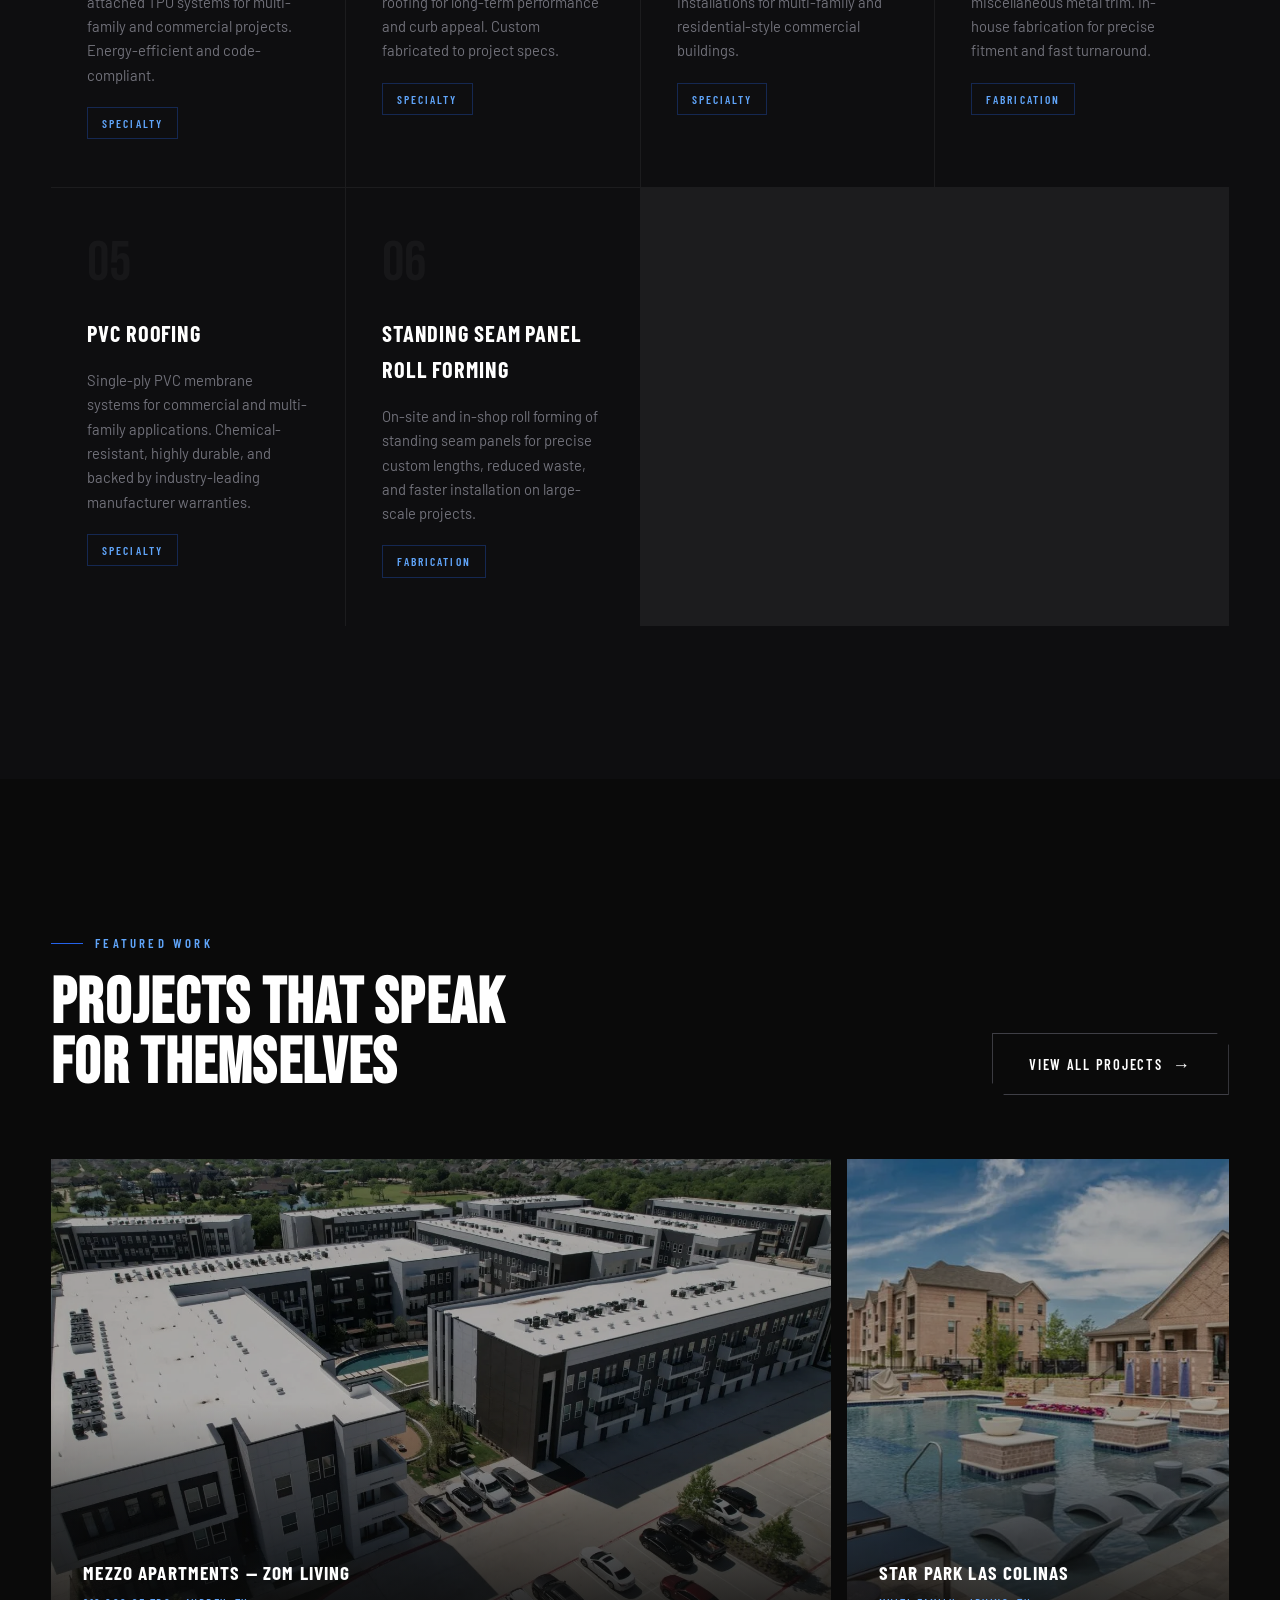
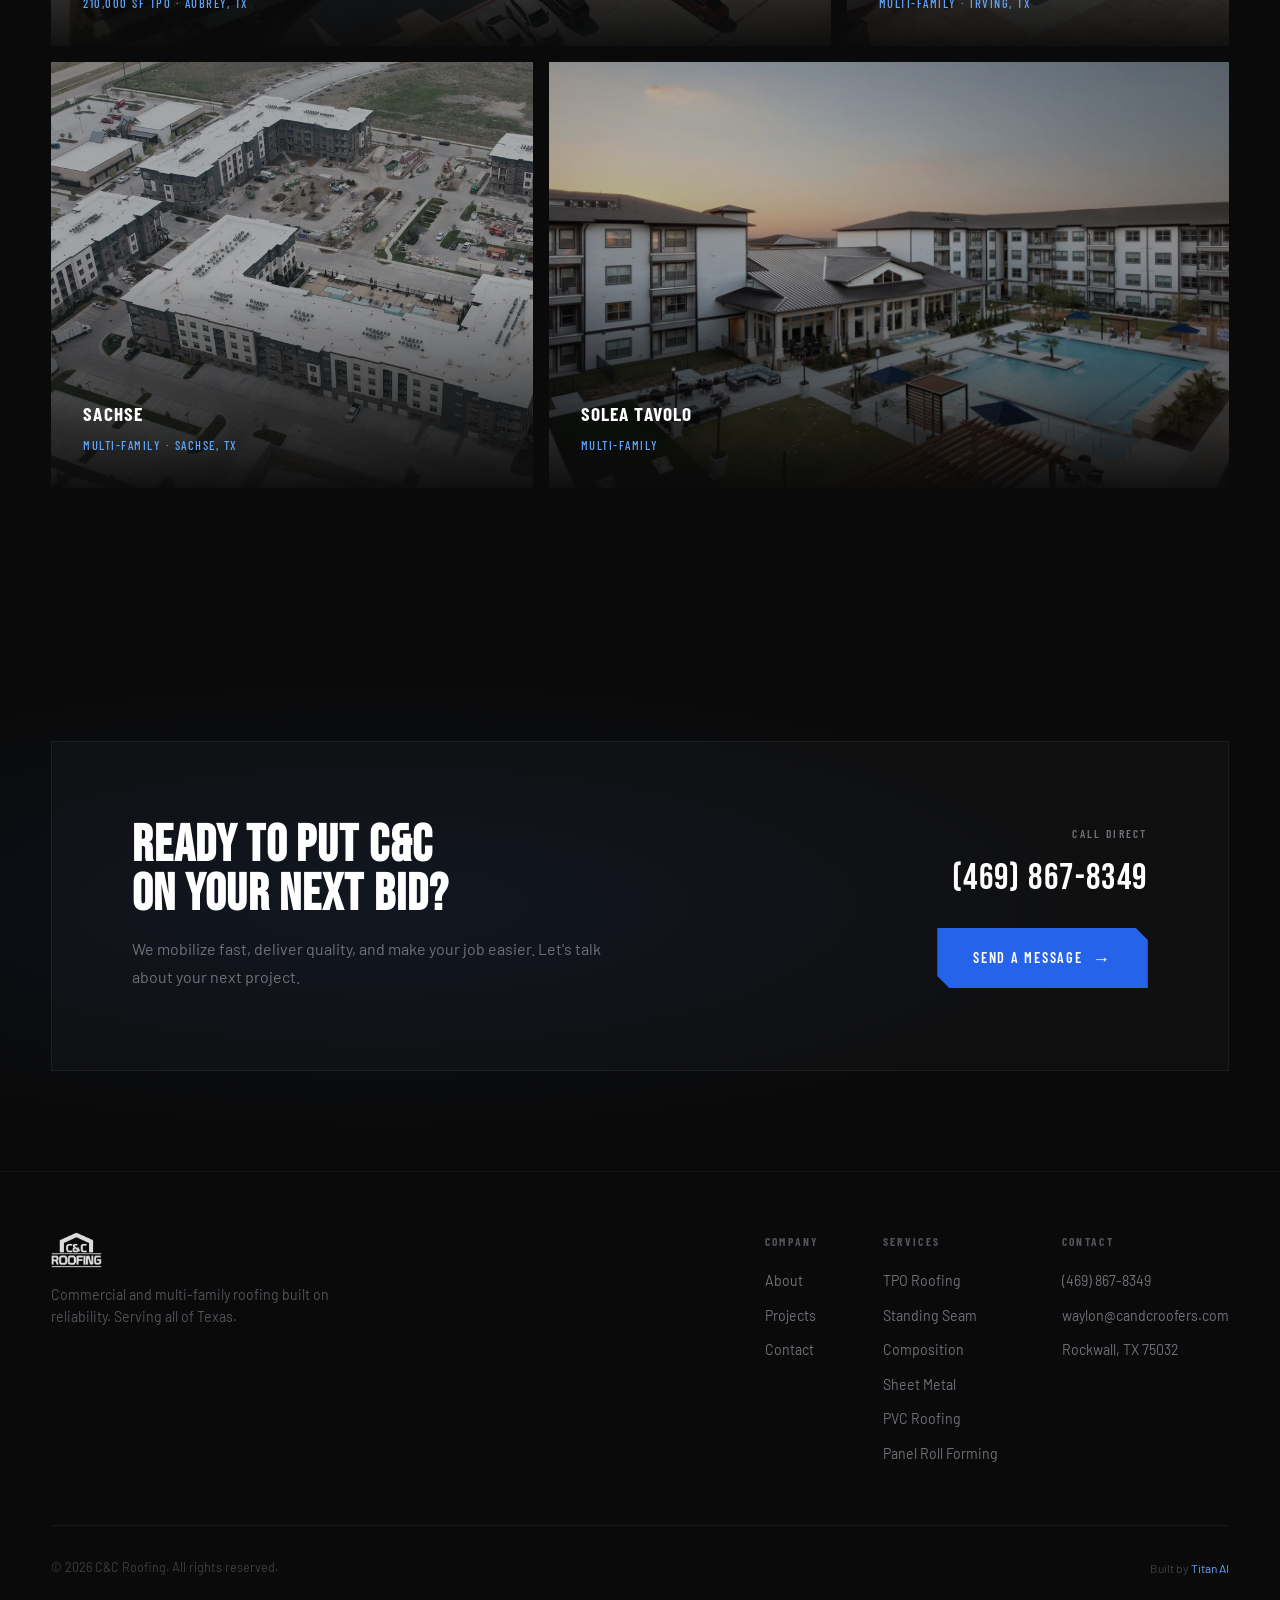
==== commit efef1776: "Replace ELEVATE.png with ELEVATE_new.png in trust ticker Co-Authored-By: Claude Sonnet 4.6 <noreply@" ====
--- a/index.html
+++ b/index.html
@@ -81,7 +81,7 @@
   <!-- TRUST TICKER -->
   <div class="trust-strip">
     <div class="ticker-track">
-      <img src="images/ELEVATE.png" alt="Elevate Certified" class="ticker-img">
+      <img src="images/ELEVATE_new.png" alt="Elevate Certified" class="ticker-img">
       <span class="trust-dot"></span>
       <img src="images/DURO-LAST.png" alt="Duro-Last Certified" class="ticker-img">
       <span class="trust-dot"></span>
@@ -95,7 +95,7 @@
       <span class="trust-dot"></span>
       <img src="images/Tamko.png" alt="TAMKO Certified" class="ticker-img">
       <span class="trust-dot"></span>
-      <img src="images/ELEVATE.png" alt="Elevate Certified" class="ticker-img">
+      <img src="images/ELEVATE_new.png" alt="Elevate Certified" class="ticker-img">
       <span class="trust-dot"></span>
       <img src="images/DURO-LAST.png" alt="Duro-Last Certified" class="ticker-img">
       <span class="trust-dot"></span>
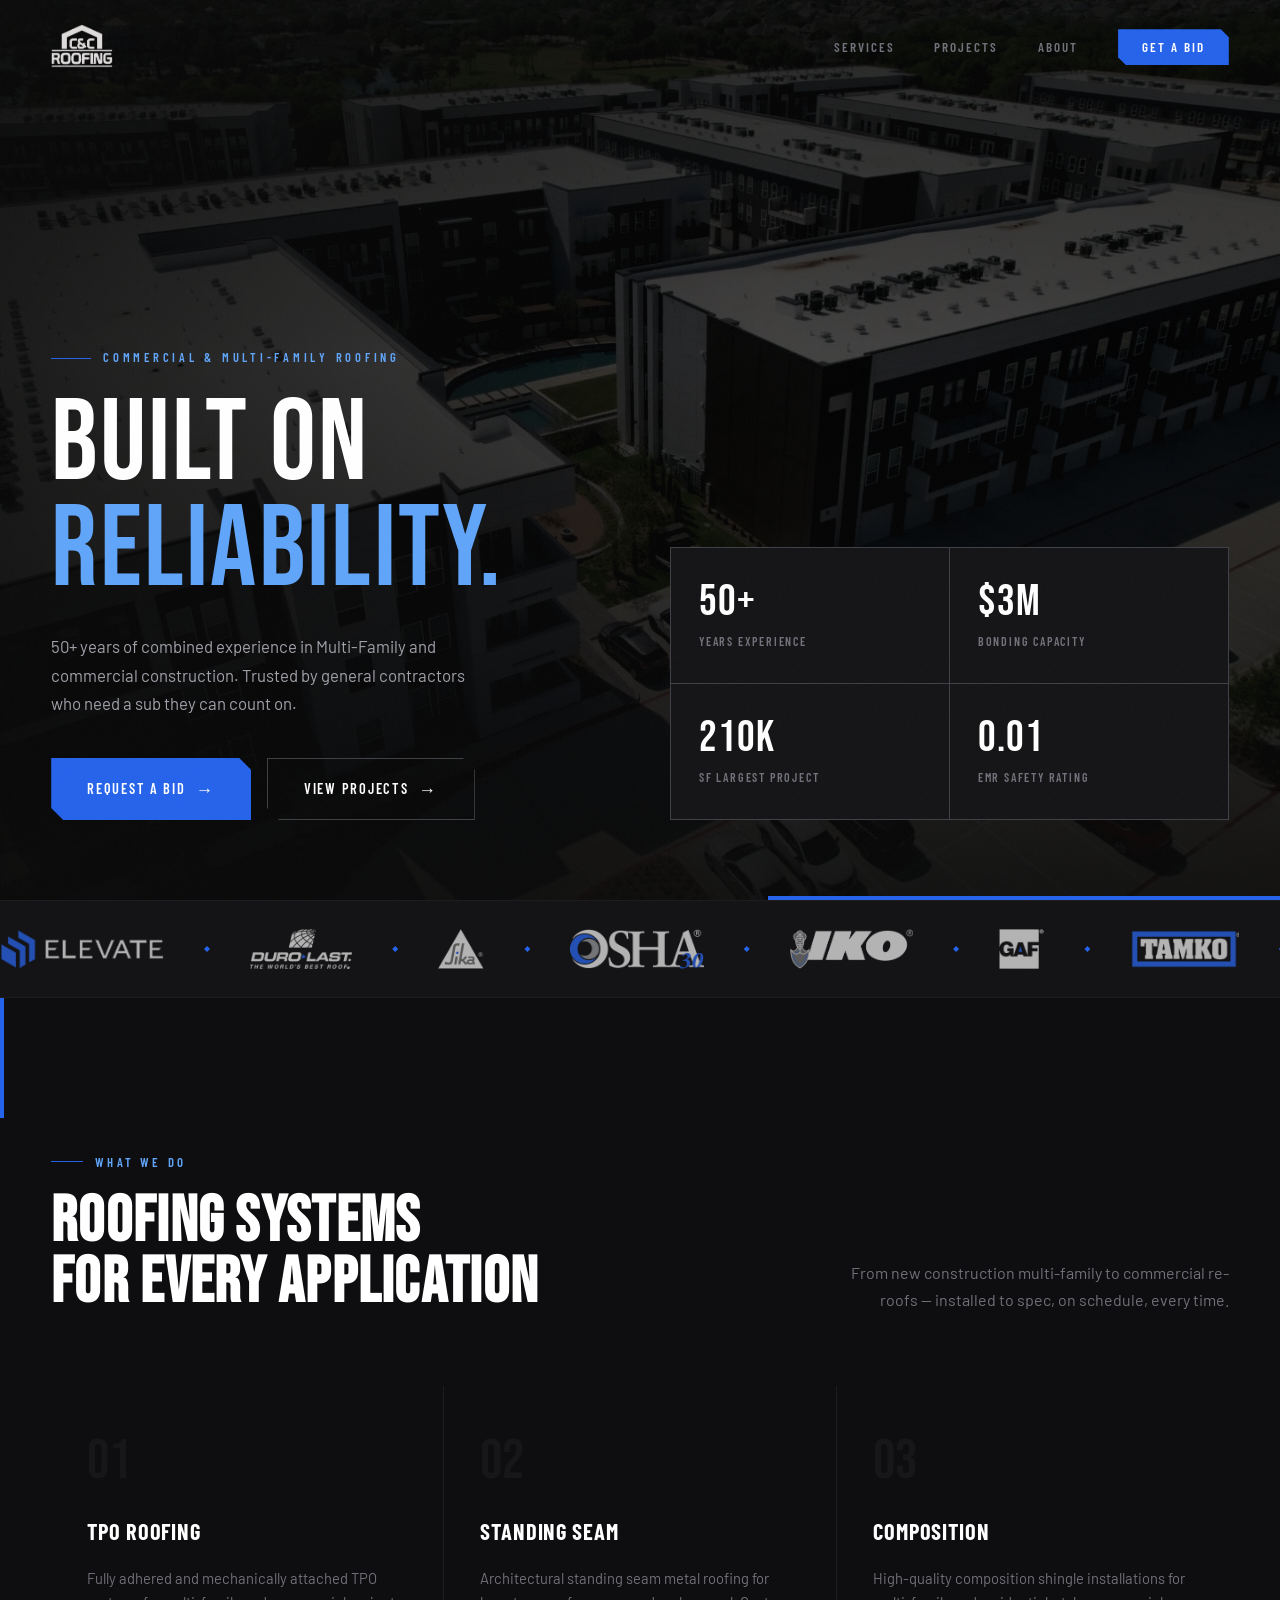
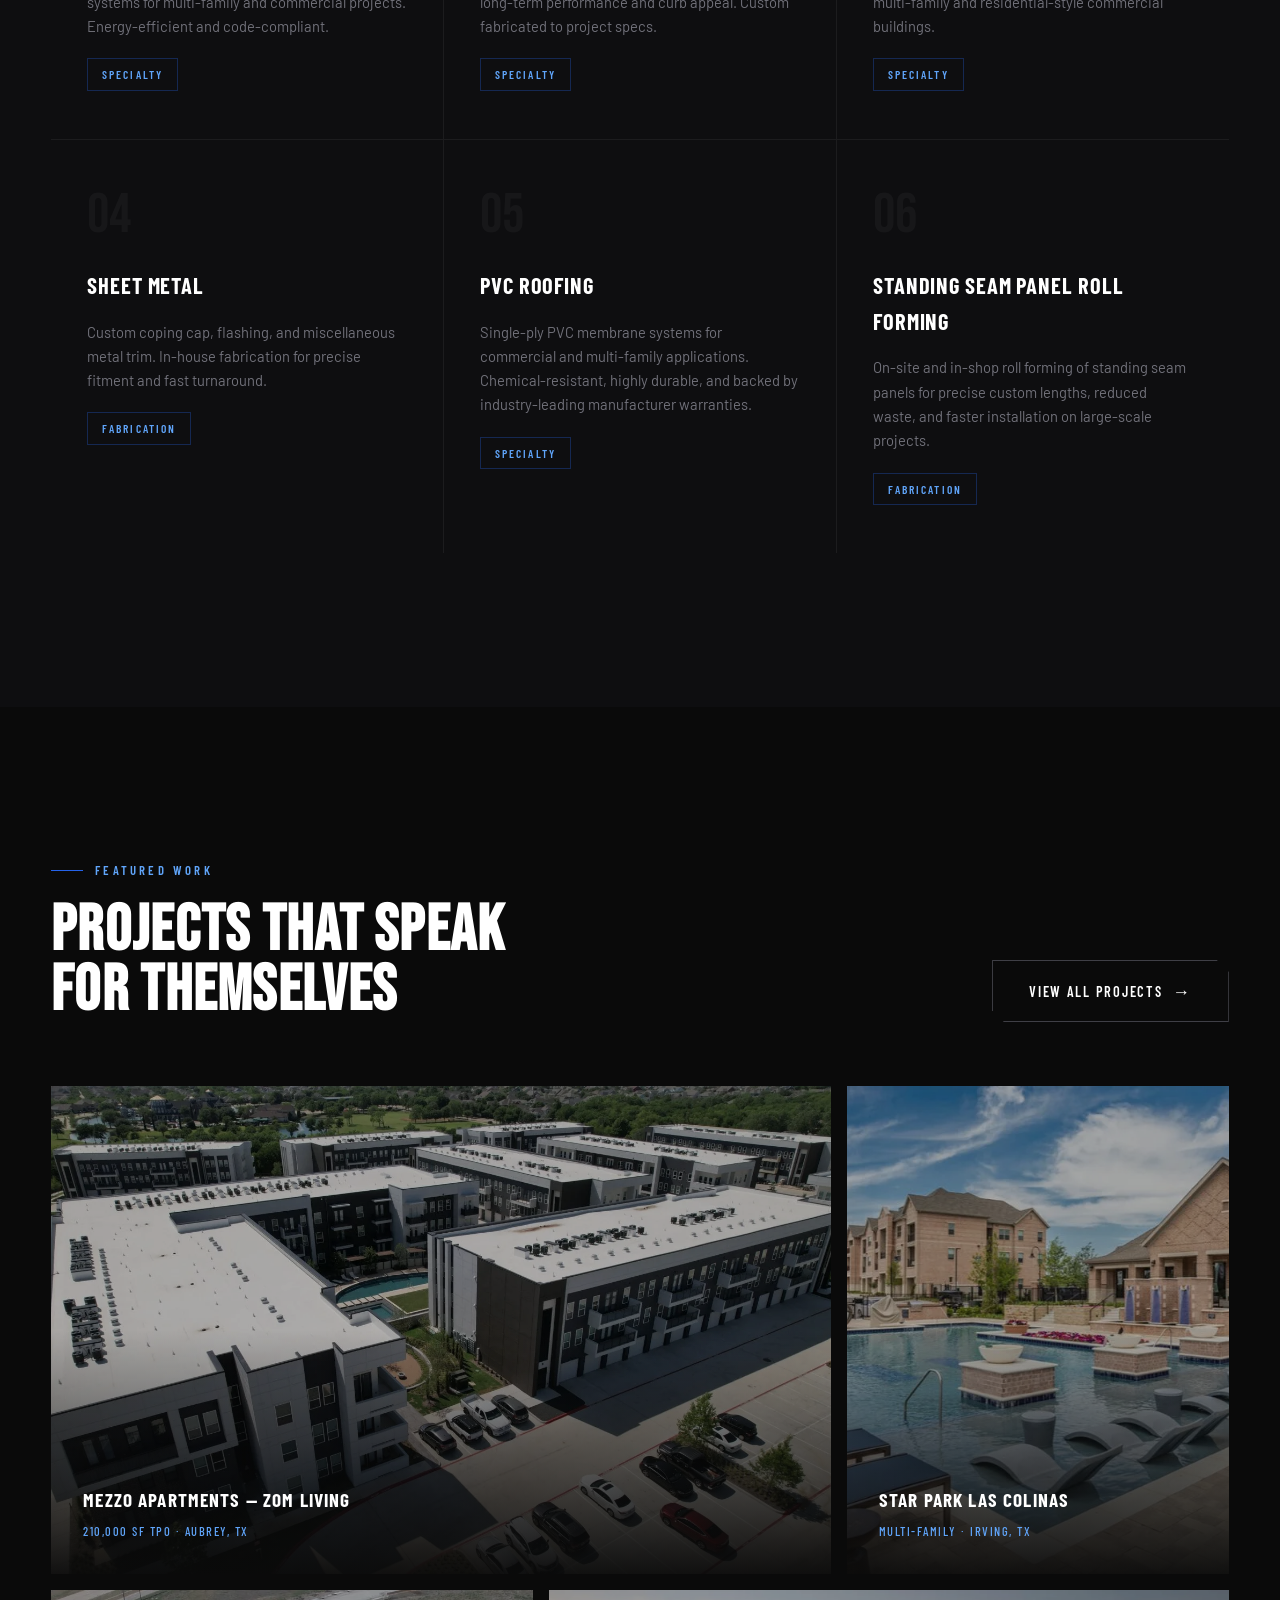
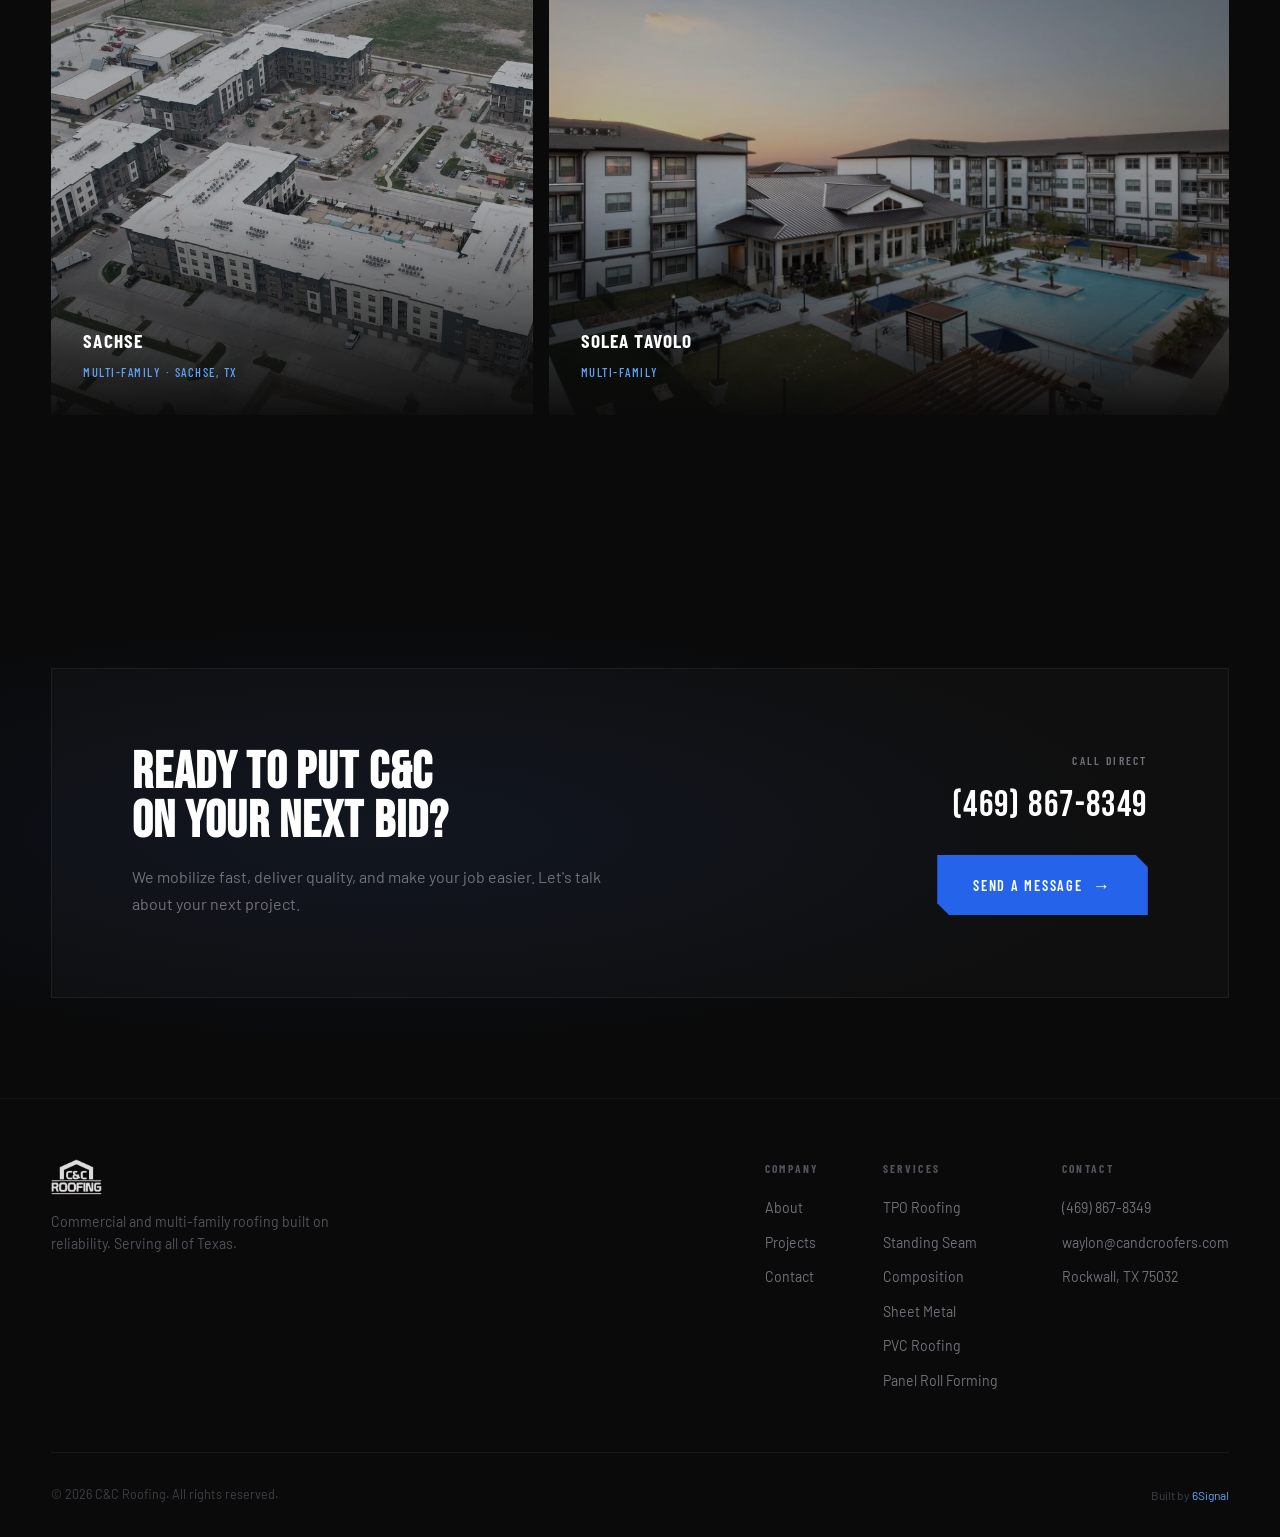
==== commit d773ebda: "Update footer credit to Built by 6Signal linking to 6signal.co Co-Authored-By: Claude Sonnet 4.6 <no" ====
--- a/index.html
+++ b/index.html
@@ -52,7 +52,7 @@
   <section class="hero">
     <div class="hero-media">
       <video autoplay muted loop playsinline webkit-playsinline poster="images/MEZZO_2.webp">
-        <source src="images/drone.mp4" type="video/mp4">
+        <source src="images/CC_Hero_Video.mp4" type="video/mp4">
         <img src="images/MEZZO_2.PNG" alt="C&C Roofing aerial project view">
       </video>
     </div>
@@ -243,7 +243,7 @@
       </div>
       <div class="footer-bottom">
         <p class="footer-copy">&copy; 2026 C&C Roofing. All rights reserved.</p>
-        <p class="footer-credit">Built by <a href="https://growwithtitan.com" target="_blank" rel="noopener">Titan AI</a></p>
+        <p class="footer-credit">Built by <a href="https://6signal.co" target="_blank" rel="noopener">6Signal</a></p>
       </div>
     </div>
   </footer>
--- a/css/style.css
+++ b/css/style.css
@@ -424,7 +424,7 @@
 }
 .services-grid {
   display: grid;
-  grid-template-columns: repeat(4, 1fr);
+  grid-template-columns: repeat(3, 1fr);
   gap: 1px;
   background: rgba(255,255,255,0.06);
 }
